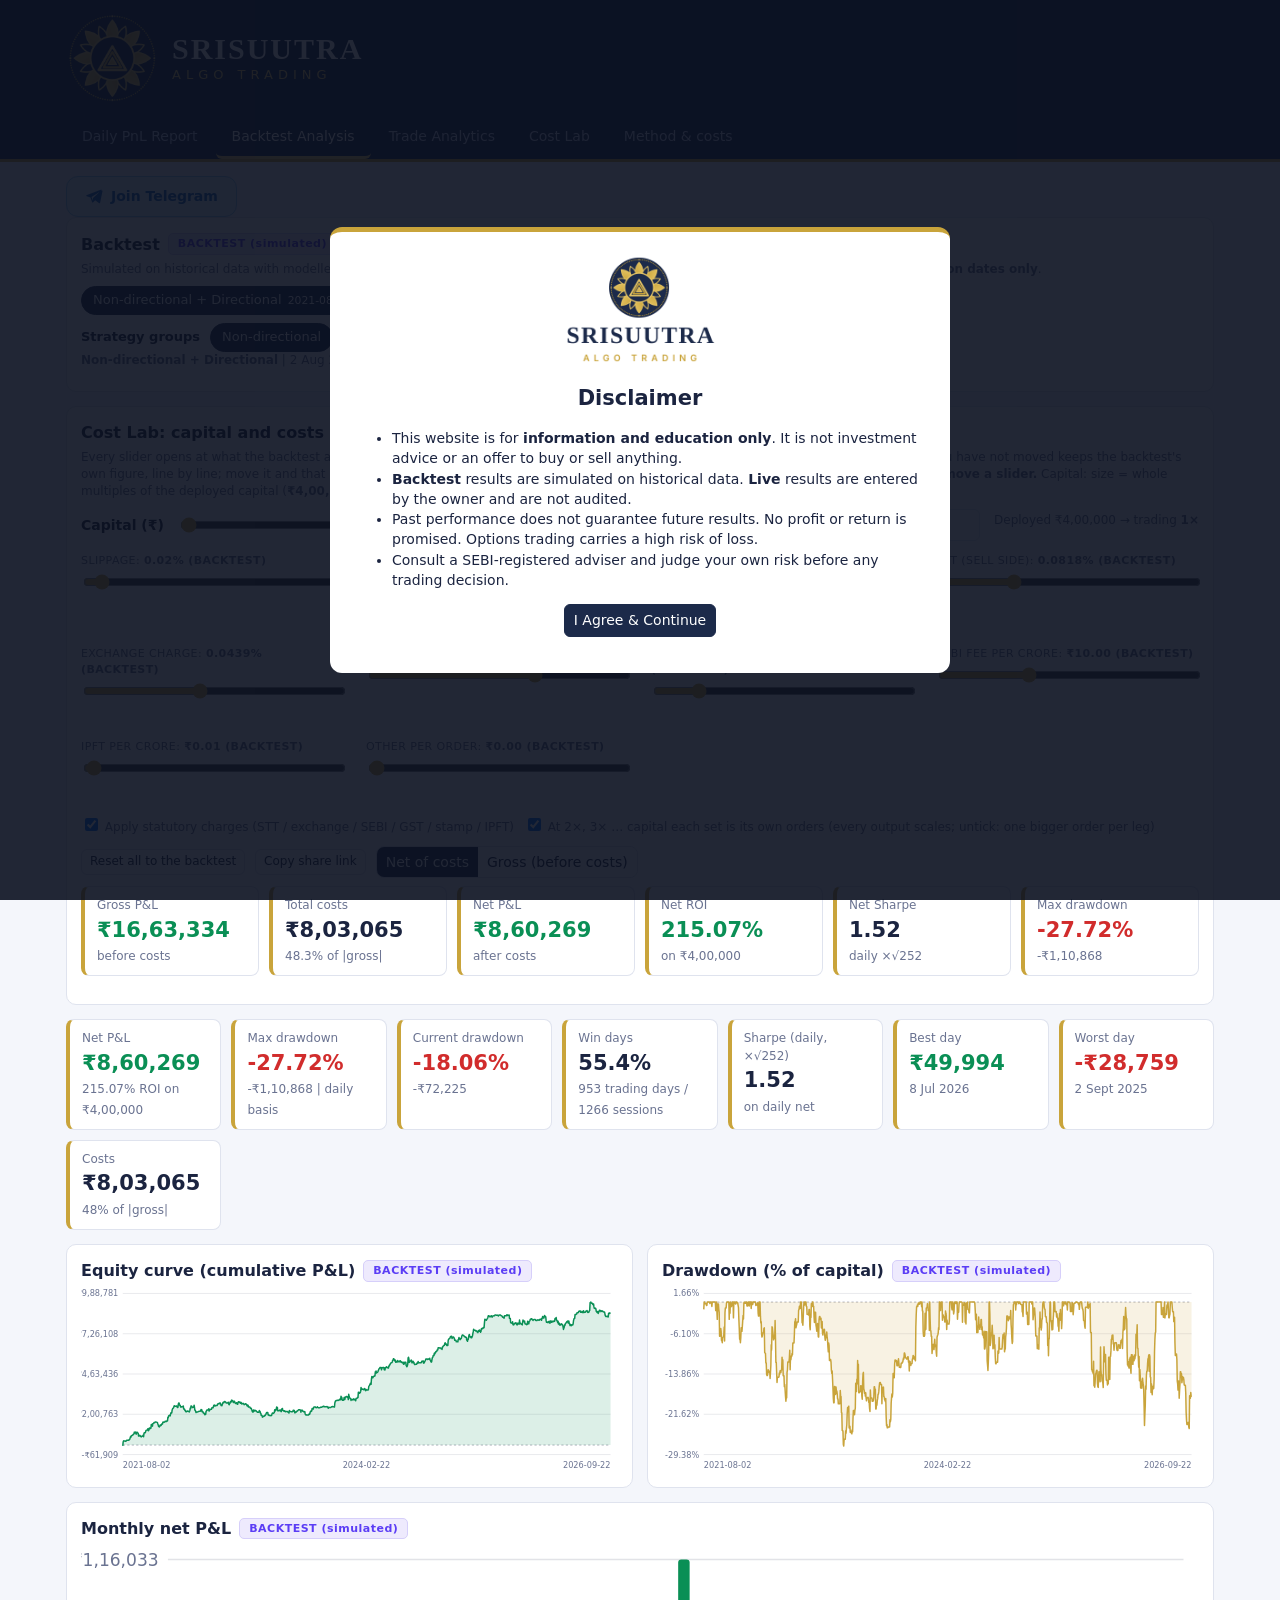
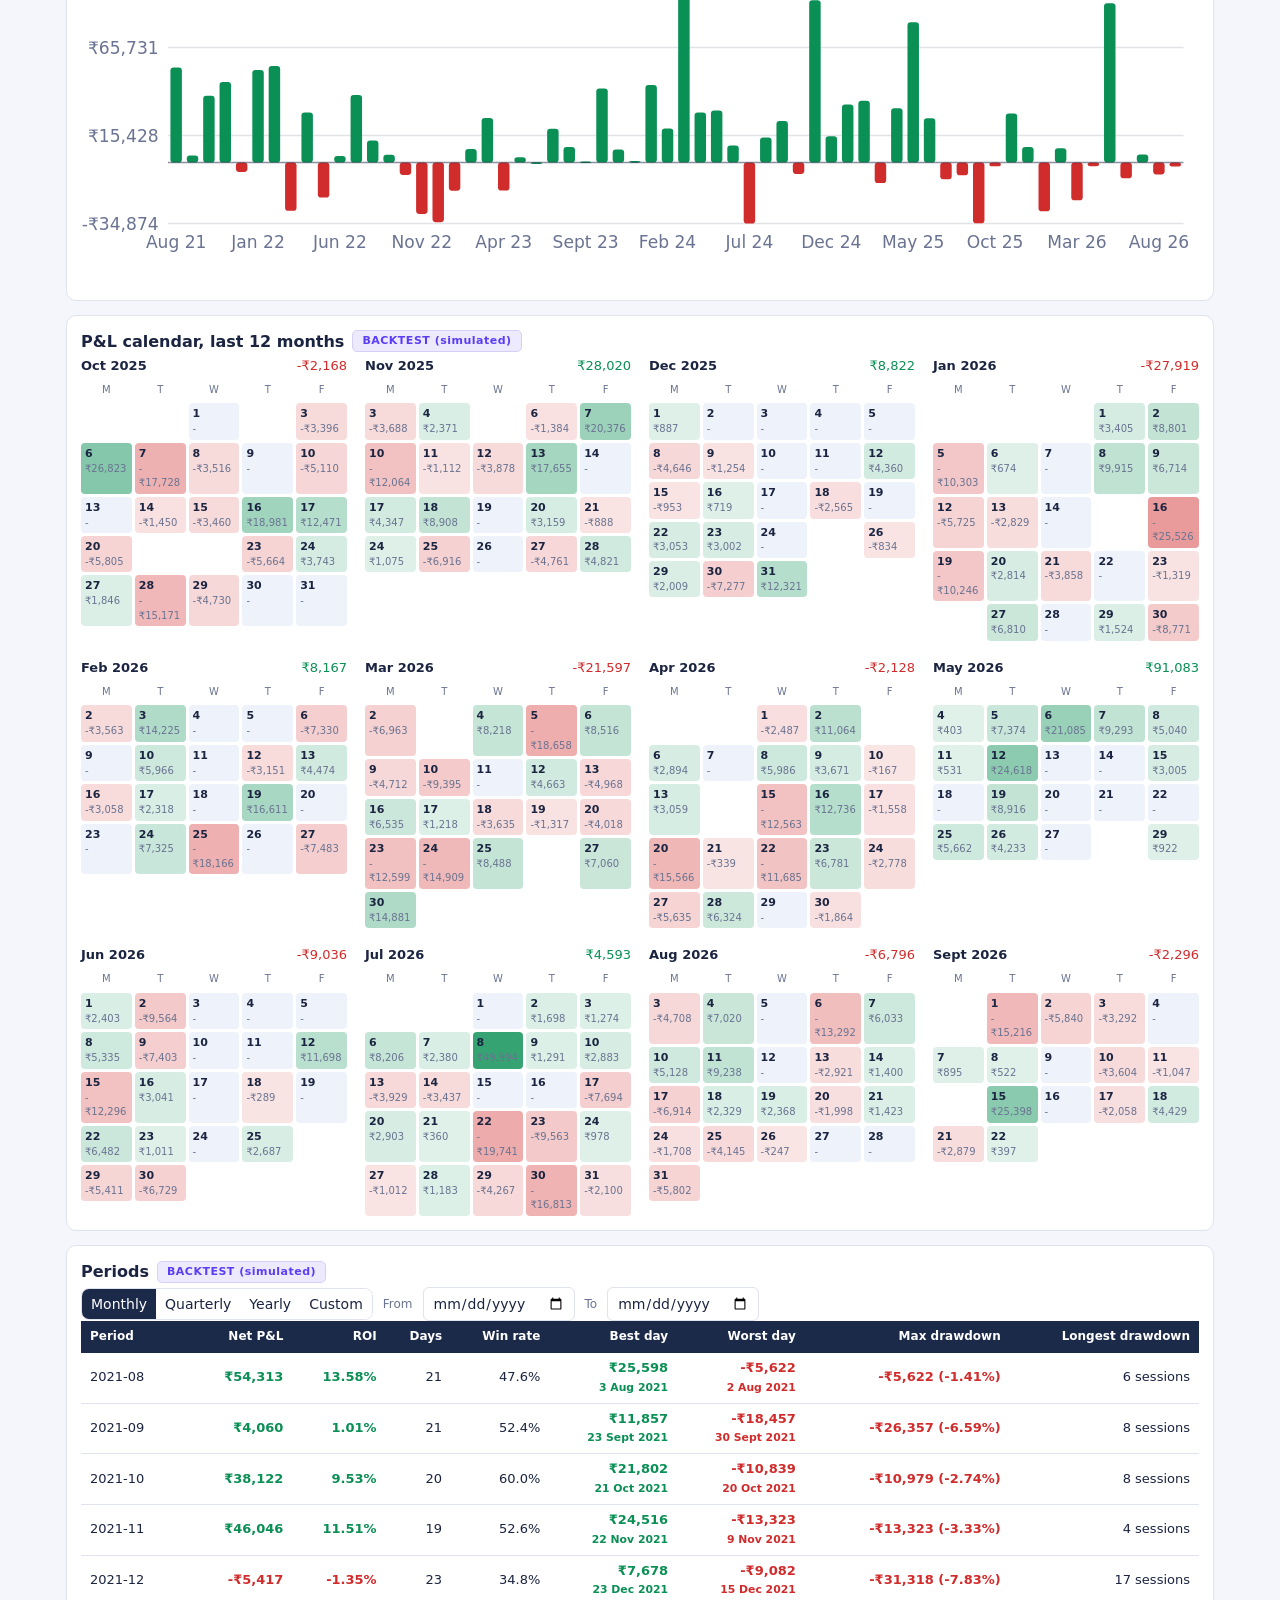
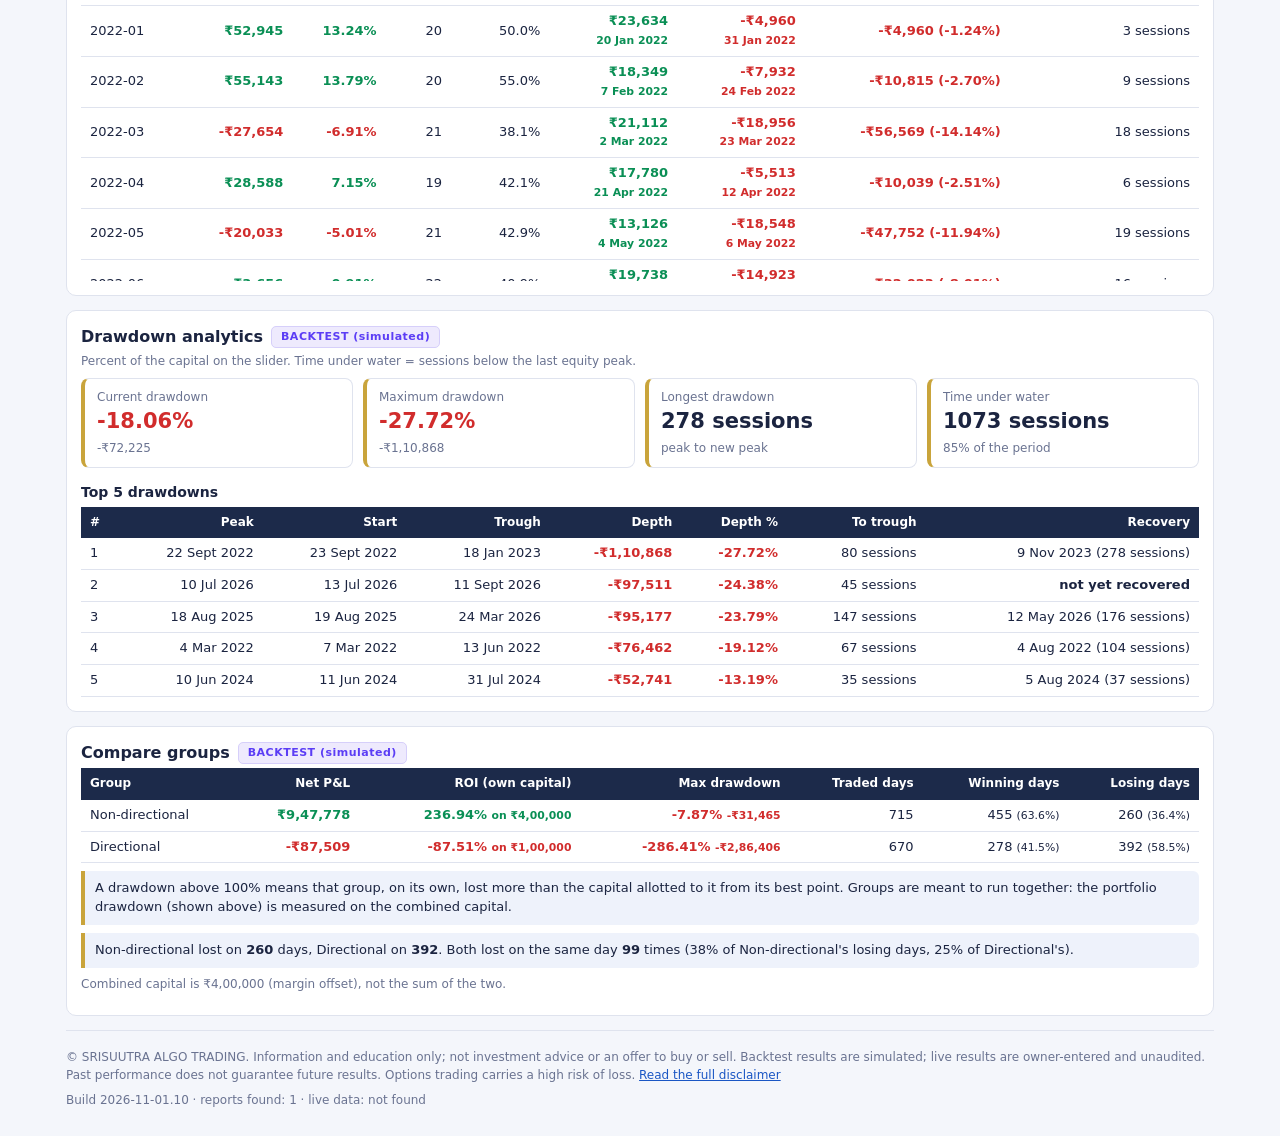
==== index.html @ d42087aa "Calendar by month grid, compare table clarity, Telegram button, remove exit reasons and loaded repor" ====
<!DOCTYPE html>
<html lang="en"><head><meta charset="utf-8">
<meta name="viewport" content="width=device-width, initial-scale=1">
<title>SRISUUTRA ALGO TRADING</title>
<meta name="description" content="SRISUUTRA ALGO TRADING: backtest reports and live daily results. Information only. Not investment advice.">
<link rel="icon" href="assets/favicon.png">
<link rel="stylesheet" href="css/site.css?v=10">
</head><body>
<header class="top"><div class="wrap">
 <div class="brand"><img src="assets/emblem.png" alt="SRISUUTRA emblem"><div><h1>SRISUUTRA</h1><small>ALGO TRADING</small></div></div>
 <nav class="tabs" id="tabs">
  <button data-t="live" class="on">Daily PnL Report</button><button data-t="strategy">Backtest Analysis</button><button data-t="trade">Trade Analytics</button><button data-t="cost">Cost Lab</button><button data-t="share">Share Codes</button><button data-t="about">Method &amp; costs</button>
 </nav>
</div></header>

<div id="gate" role="dialog" aria-modal="true" aria-labelledby="gt"><div class="box">
 <img src="assets/logo.png" alt="SRISUUTRA ALGO TRADING">
 <h2 id="gt" style="margin:0 0 8px;text-align:center">Disclaimer</h2>
 <ul>
  <li>This website is for <b>information and education only</b>. It is not investment advice or an offer to buy or sell anything.</li>
  <li><b>Backtest</b> results are simulated on historical data. <b>Live</b> results are entered by the owner and are not audited.</li>
  <li>Past performance does not guarantee future results. No profit or return is promised. Options trading carries a high risk of loss.</li>
  <li>Consult a SEBI-registered adviser and judge your own risk before any trading decision.</li>
 </ul>
 <p class="row" style="justify-content:center"><button class="pri" id="agree">I Agree &amp; Continue</button></p>
</div></div>

<div class="wrap tgrow"><a id="tg" class="tgbtn" href="#" target="_blank" rel="noopener noreferrer" hidden><svg viewBox="0 0 24 24"><path d="M21.9 3.4 2.7 10.8c-1.3.5-1.3 1.3-.2 1.6l4.9 1.5 1.9 5.8c.2.6.1.9.8.9.5 0 .8-.2 1.1-.5l2.4-2.3 4.9 3.6c.9.5 1.5.2 1.7-.8l3-14.5c.3-1.2-.4-1.8-1.3-1.2zM8.6 13.2l9.6-6c.5-.3.9-.1.5.2l-8 7.2-.3 3.3z"/></svg>Join Telegram</a></div>
<main class="wrap">
 <section id="p_live"></section>
 <section id="p_bt" hidden></section>
 <section id="p_share" hidden></section>
 <section id="p_about" hidden></section>
</main>
<div class="wrap"><footer id="foot"></footer></div>

<script src="js/engine.js?v=10"></script>
<script src="js/charts.js?v=10"></script>
<script src="js/live.js?v=10"></script>
<script src="js/app.js?v=10"></script>
</body></html>
---- css/site.css ----
:root{--navy:#1c2a4a;--gold:#c9a43b;--gold2:#e8c766;--bg:#f4f6fb;--card:#fff;--ink:#1b2440;--mut:#6a7391;--line:#dfe3ee;--pos:#0a8f55;--neg:#d12c2c;--posbg:#e8f6ef;--negbg:#fdecec;--inp:#eef2fb}
@media(prefers-color-scheme:dark){:root{--bg:#10162a;--card:#19213a;--ink:#e8ebf5;--mut:#9aa3c0;--line:#2c3656;--pos:#4fd69c;--neg:#ff8a8a;--posbg:#16382c;--negbg:#3b1d24;--inp:#232d4d}}
*{box-sizing:border-box}
html{scroll-behavior:smooth}
body{margin:0;background:var(--bg);color:var(--ink);font:14px/1.45 "Segoe UI",system-ui,-apple-system,sans-serif}
a{color:#1a56c4}
header.top{background:var(--navy);color:#fff;border-bottom:3px solid var(--gold)}
.wrap{max-width:1180px;margin:0 auto;padding:0 16px}
.brand{display:flex;align-items:center;gap:14px;padding:10px 0}
.brand img{width:54px;height:54px}
.brand h1{margin:0;font:700 22px Georgia,serif;letter-spacing:1px}
.brand small{display:block;color:var(--gold2);letter-spacing:4px;font-size:11px}
nav.tabs{display:flex;gap:2px;flex-wrap:wrap}
nav.tabs button{background:none;border:none;color:#c7cfe8;padding:10px 16px;font:600 14px inherit;cursor:pointer;border-bottom:3px solid transparent}
nav.tabs button.on{color:#fff;border-bottom-color:var(--gold2)}
main{padding:16px 0 60px}
.card{background:var(--card);border:1px solid var(--line);border-radius:10px;padding:14px;margin-bottom:14px}
.card h2{font-size:16px;margin:0 0 4px;display:flex;align-items:center;gap:8px;flex-wrap:wrap}
.card h3{font-size:14px;margin:12px 0 4px}
.sub{color:var(--mut);font-size:12px;margin:0 0 8px}
.badge{display:inline-block;font-size:11px;font-weight:700;padding:2px 9px;border-radius:5px;letter-spacing:.5px}
.badge.bt{background:#eeeafd;color:#5b3df5;border:1px solid #d6cffa}
.badge.lv{background:#e8f6ef;color:#0a8f55;border:1px solid #a9dcc2}
.badge.mix{background:#f1f3f8;color:#6a7391;border:1px solid #e3e6ef}
.row{display:flex;flex-wrap:wrap;gap:10px;align-items:center}
.grid2{display:grid;grid-template-columns:1fr 1fr;gap:14px}
.grid3{display:grid;grid-template-columns:repeat(3,1fr);gap:14px}
@media(max-width:820px){.grid2,.grid3{grid-template-columns:1fr}}
.kpis{display:grid;grid-template-columns:repeat(auto-fit,minmax(150px,1fr));gap:10px;margin-bottom:14px}
.kpi{background:var(--card);border:1px solid var(--line);border-left:4px solid var(--gold);border-radius:8px;padding:10px 12px}
.kpi span{display:block;color:var(--mut);font-size:12px}
.kpi strong{display:block;font-size:21px}
.kpi em{font-style:normal;font-size:12px;color:var(--mut)}
.pos{color:var(--pos)}.neg{color:var(--neg)}
td.pos,td.neg{font-weight:600}
button,select,input{font:inherit;color:var(--ink);background:var(--card);border:1px solid var(--line);border-radius:6px;padding:5px 9px}
button{cursor:pointer}
button.pri{background:var(--navy);color:#fff;border-color:var(--navy)}
button.gold{background:var(--gold);border-color:var(--gold);color:var(--navy);font-weight:700}
button.sm{font-size:12px;padding:3px 8px}
label{font-size:12px;color:var(--mut)}
input[type=range]{width:100%;padding:0;accent-color:var(--gold)}
table.t{border-collapse:collapse;width:100%;font-size:13px}
table.t th{background:var(--navy);color:#fff;padding:7px 9px;text-align:right;font-size:12px;position:sticky;top:0}
table.t th:first-child,table.t td:first-child{text-align:left}
table.t td{padding:6px 9px;text-align:right;border-bottom:1px solid var(--line);white-space:nowrap}
table.t tr.hl td{background:var(--posbg)}
table.t td.ct,table.t th.ct{background:var(--navy);color:var(--gold2)}
table.t th.ct{background:var(--gold);color:var(--navy)}
table.t td.ct.pos{color:#5fe0a0}table.t td.ct.neg{color:#ff8a8a}
.scroll{overflow-x:auto}
.seg{display:inline-flex;border:1px solid var(--line);border-radius:8px;overflow:hidden}
.seg button{border:none;border-radius:0;background:var(--card)}
.seg button.on{background:var(--navy);color:#fff}
.chip{display:inline-flex;align-items:center;gap:6px;border:1px solid var(--line);border-radius:20px;padding:4px 11px;background:var(--card);cursor:pointer;font-size:13px}
.chip.on{background:var(--navy);color:#fff;border-color:var(--navy)}
.chip.off{opacity:.45;cursor:not-allowed}
.note{border-left:4px solid var(--gold);background:var(--inp);padding:8px 10px;margin:8px 0;font-size:13px;border-radius:0 6px 6px 0}
.warn{border-left-color:var(--neg)}
svg text{fill:var(--mut);font-size:11px}
.chart{width:100%;overflow:hidden;position:relative}
.chart svg{width:100%;height:auto;display:block}
.tip{position:absolute;pointer-events:none;background:var(--navy);color:#fff;font-size:12px;padding:4px 8px;border-radius:5px;white-space:nowrap;display:none;z-index:5}
.cal{display:grid;grid-template-columns:repeat(5,1fr);gap:3px;font-size:11px}
.cal div{border-radius:4px;padding:3px 4px;min-height:34px;color:var(--ink)}
.cal .h{background:none;color:var(--mut);min-height:0;text-align:center}
.cal small{display:block;font-size:10px;color:var(--mut)}
.cslide{display:grid;grid-template-columns:150px 1fr 110px 64px;gap:8px;align-items:center;margin:5px 0;font-size:13px}
.cslide output{font-variant-numeric:tabular-nums;text-align:right}
.cslide .act{font-size:11px;color:var(--mut)}
@media(max-width:620px){.cslide{grid-template-columns:1fr 1fr}.cslide input[type=range]{grid-column:1/3}}
#gate{position:fixed;inset:0;background:#0a1020e6;z-index:50;display:none;align-items:center;justify-content:center;padding:16px}
#gate .box{background:var(--card);max-width:620px;border-radius:12px;padding:22px;border-top:5px solid var(--gold);max-height:90vh;overflow:auto}
#gate img{width:200px;display:block;margin:0 auto 10px}
.prog{height:10px;background:var(--line);border-radius:6px;overflow:hidden}
.prog i{display:block;height:100%;background:var(--gold)}
footer{color:var(--mut);font-size:12px;padding:18px 0;border-top:1px solid var(--line)}
.fp{font-family:ui-monospace,Consolas,monospace;font-size:11px;word-break:break-all}
@media print{header.top nav,.noprint{display:none!important}}
.mvw{align-items:start}
.mvtb td:nth-child(2),.mvtb th:nth-child(2){text-align:center}
table.t tr.tt td{background:var(--inp);font-weight:700}
.bx{display:inline-block;font-size:11px;font-weight:700;padding:2px 10px;border-radius:6px;background:#eeeafd;color:#5b3df5;border:1px solid #d6cffa}
.bx.mcx{background:#fff4e0;color:#d97706;border-color:#f6d9a3}.bx.o{background:#f1f3f8;color:#6a7391;border-color:#e3e6ef}
.mvl{max-height:430px;overflow:auto;padding-right:4px}
.mve{display:flex;justify-content:space-between;align-items:center;border:1px solid var(--line);border-radius:10px;padding:10px 14px;margin-bottom:8px;cursor:pointer;background:var(--card)}
.mve:hover{border-color:var(--gold)}.mve.on{background:var(--inp);border-color:var(--gold)}
.mve small{display:block;color:var(--mut);font-size:11px}.mve div:last-child{text-align:right}.mve strong,.mve em{display:block}.mve em{font-style:normal;font-size:11px}
a.linkbtn{display:inline-block;background:var(--navy);color:#fff;text-decoration:none;padding:9px 18px;border-radius:8px;font-weight:600;border-bottom:3px solid var(--gold)}
.vh{display:none!important}
nav.tabs{overflow-x:auto;flex-wrap:nowrap;scrollbar-width:thin;align-items:center}
nav.tabs button{white-space:nowrap}
a.tg{margin-left:auto;white-space:nowrap;background:var(--gold);color:var(--navy);font-weight:700;text-decoration:none;padding:6px 14px;border-radius:20px;font-size:13px}
a.tg[hidden]{display:none}
button.sm.on{background:var(--navy);color:#fff}
.labcap{display:flex;flex-wrap:wrap;gap:10px 14px;align-items:center;margin:6px 0 12px}
.labcap input[type=range]{flex:1;min-width:200px;width:auto}.labcap input[type=number]{width:130px}
.labgrid{display:grid;grid-template-columns:repeat(auto-fit,minmax(210px,1fr));gap:12px 22px;margin:6px 0 10px}
.lab1 label{display:block;font-size:11px;letter-spacing:.4px;color:var(--mut);margin-bottom:2px}
.lab1 output{color:var(--ink);font-weight:700}
.lab1 button{font-size:11px;padding:1px 7px;margin-top:2px}
.brand img{width:92px;height:92px}
.brand h1{font-size:30px;letter-spacing:2px}
.brand small{font-size:13px;letter-spacing:5px}
.brand{padding:12px 0}
@media(max-width:620px){.brand img{width:64px;height:64px}.brand h1{font-size:22px}}
.scroll{max-height:560px;overflow:auto}

.calwrap{display:grid;grid-template-columns:repeat(auto-fill,minmax(250px,1fr));gap:18px}
.calh{display:flex;justify-content:space-between;align-items:baseline;margin-bottom:4px;font-size:13px}
.cal .e{background:none;min-height:34px}
.cal{font-size:10px}.cal div b{font-size:11px}
a.tgbtn{display:inline-flex;align-items:center;gap:8px;background:#e3f2fd;border:1px solid #90caf9;color:#1565c0;text-decoration:none;font-weight:600;padding:9px 18px;border-radius:12px}
a.tgbtn[hidden]{display:none}a.tgbtn svg{width:18px;height:18px;fill:currentColor}
@media(prefers-color-scheme:dark){a.tgbtn{background:#16324d;border-color:#2a5f8f;color:#8ec9ff}}
.tgrow{padding-top:14px}
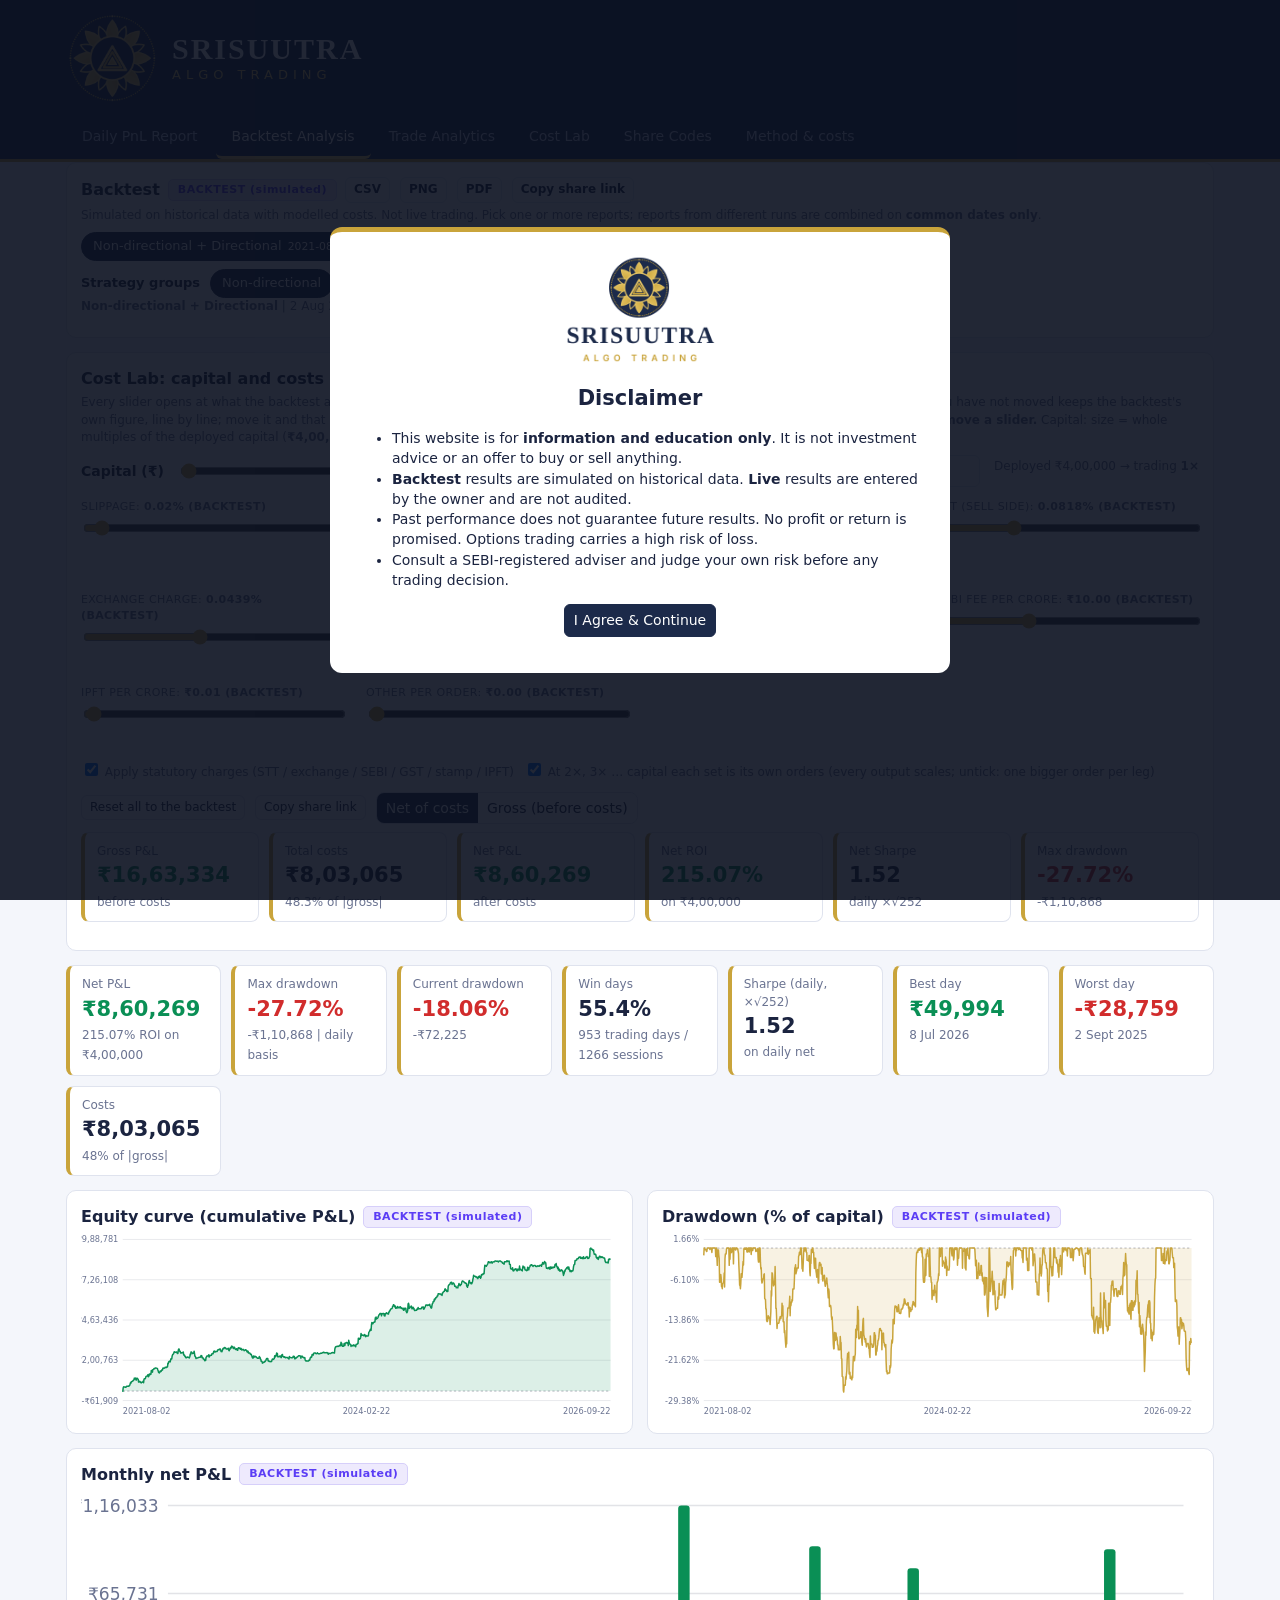
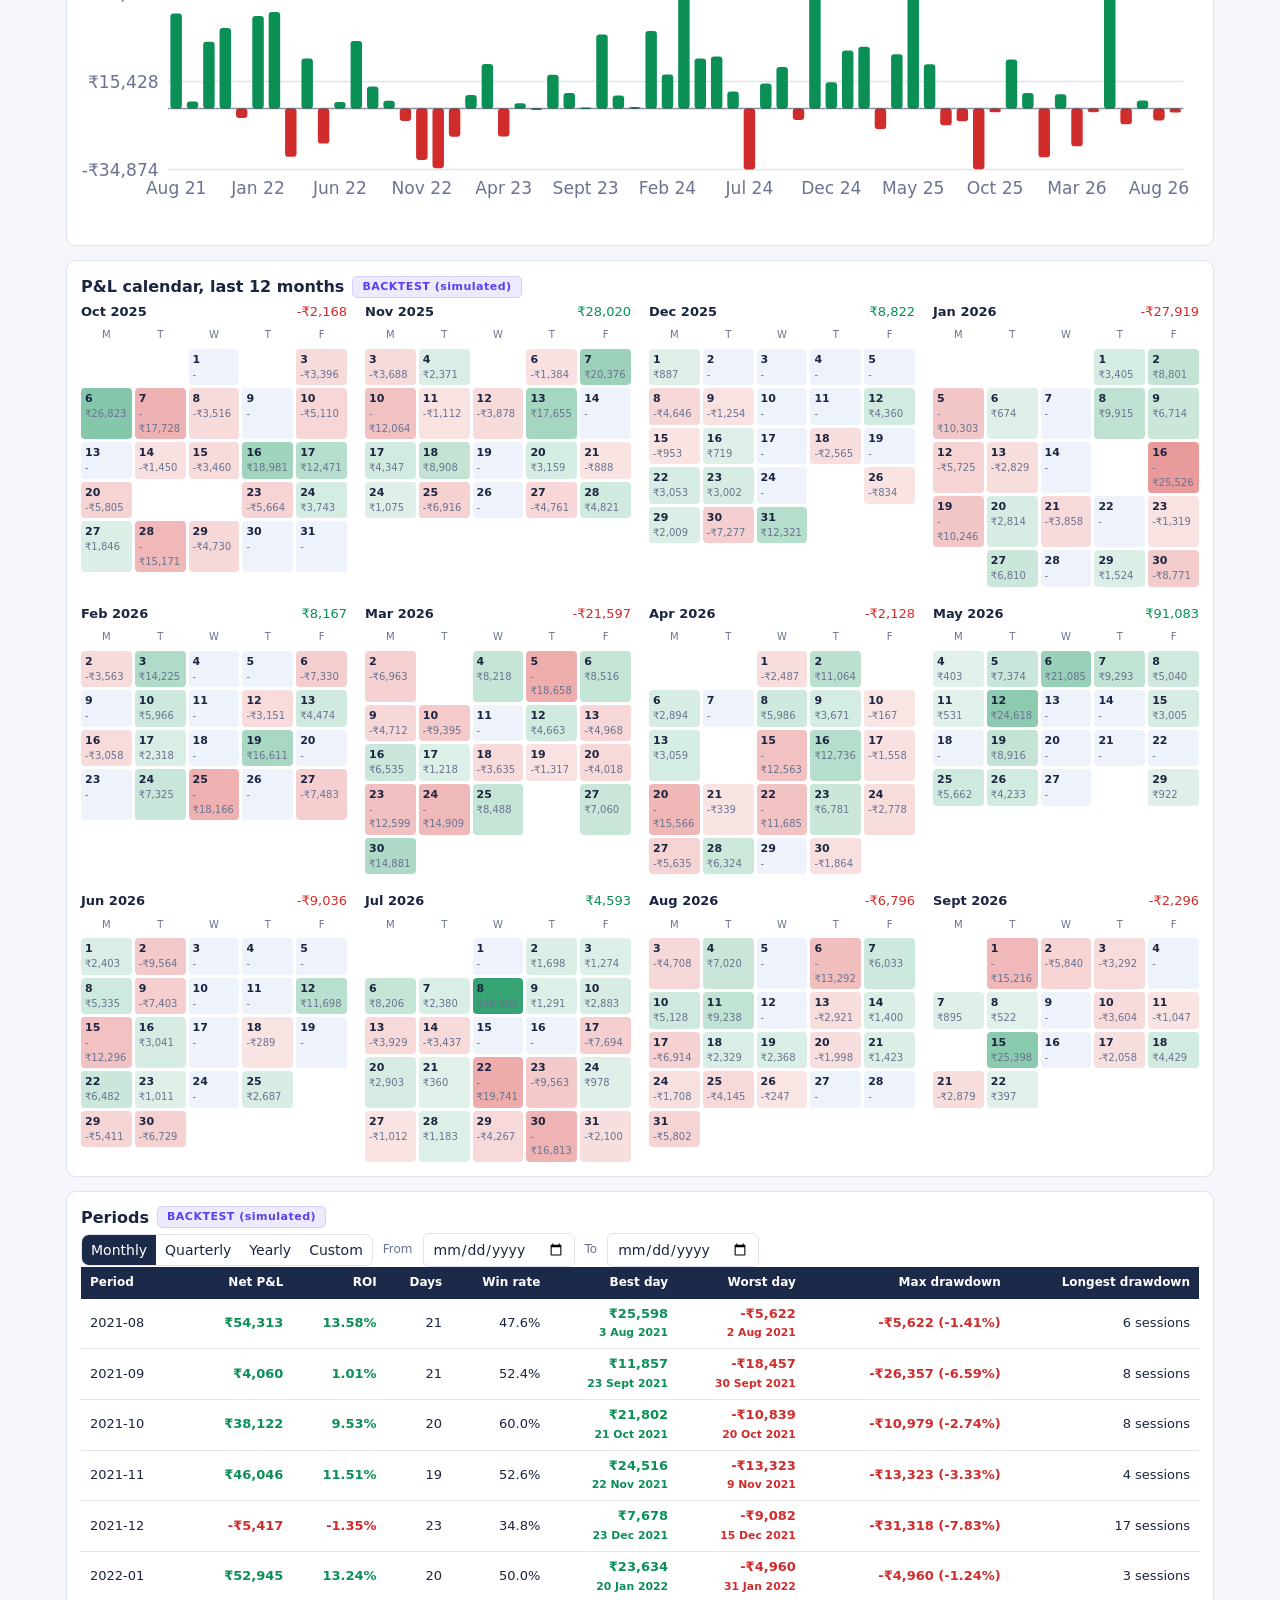
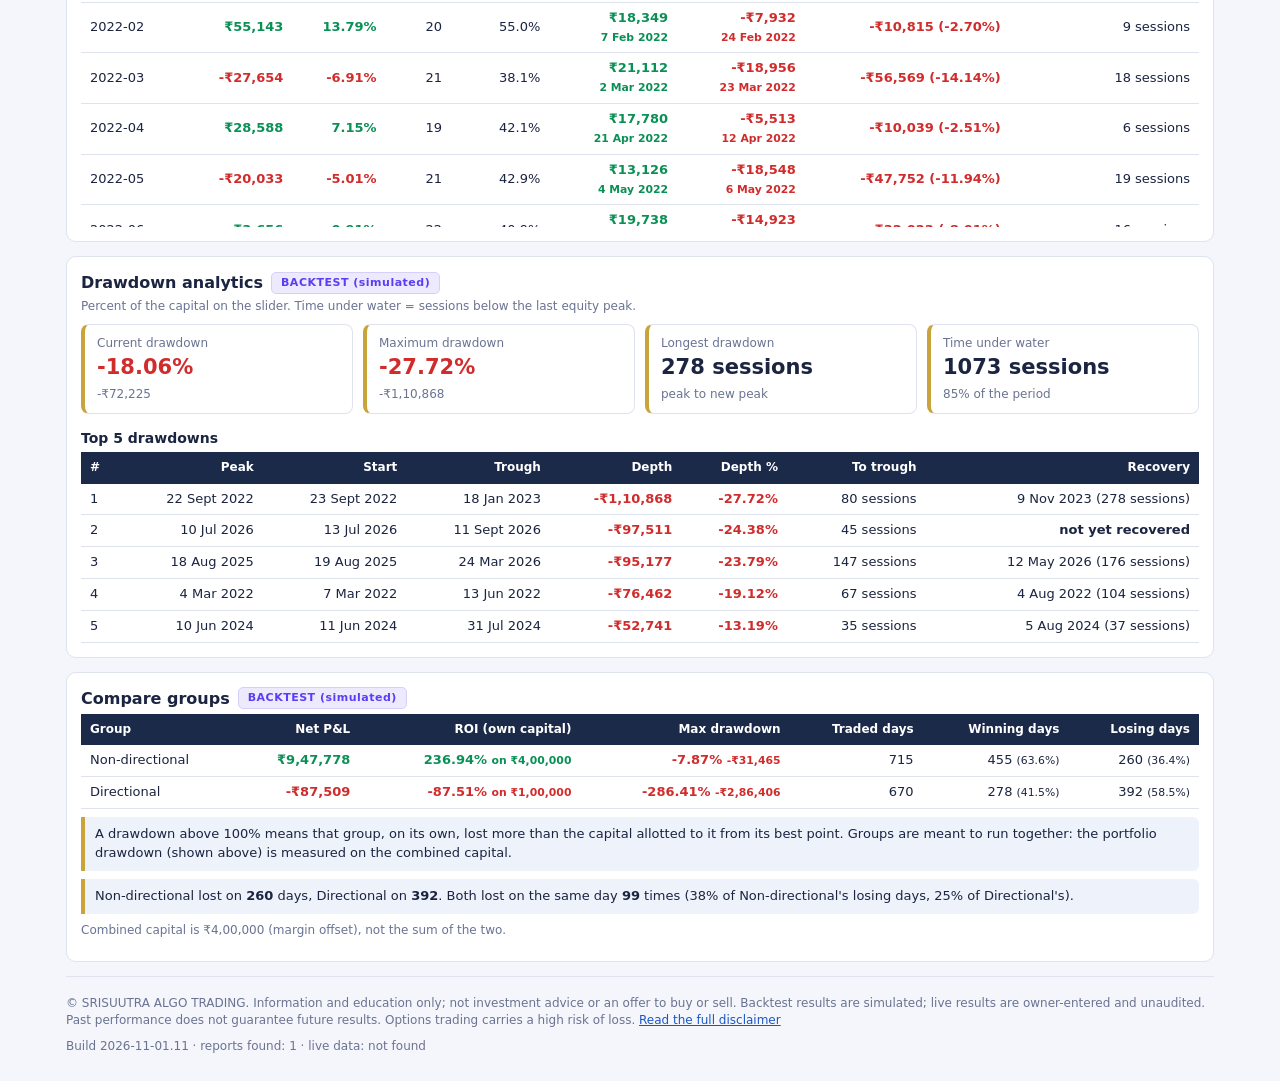
==== commit 9d05f68b: "Share Codes tab with editable share-codes.json and editor, Telegram button on that page only; build " ====
--- a/index.html
+++ b/index.html
@@ -4,7 +4,7 @@
 <title>SRISUUTRA ALGO TRADING</title>
 <meta name="description" content="SRISUUTRA ALGO TRADING: backtest reports and live daily results. Information only. Not investment advice.">
 <link rel="icon" href="assets/favicon.png">
-<link rel="stylesheet" href="css/site.css?v=10">
+<link rel="stylesheet" href="css/site.css?v=11">
 </head><body>
 <header class="top"><div class="wrap">
  <div class="brand"><img src="assets/emblem.png" alt="SRISUUTRA emblem"><div><h1>SRISUUTRA</h1><small>ALGO TRADING</small></div></div>
@@ -25,7 +25,6 @@
  <p class="row" style="justify-content:center"><button class="pri" id="agree">I Agree &amp; Continue</button></p>
 </div></div>
 
-<div class="wrap tgrow"><a id="tg" class="tgbtn" href="#" target="_blank" rel="noopener noreferrer" hidden><svg viewBox="0 0 24 24"><path d="M21.9 3.4 2.7 10.8c-1.3.5-1.3 1.3-.2 1.6l4.9 1.5 1.9 5.8c.2.6.1.9.8.9.5 0 .8-.2 1.1-.5l2.4-2.3 4.9 3.6c.9.5 1.5.2 1.7-.8l3-14.5c.3-1.2-.4-1.8-1.3-1.2zM8.6 13.2l9.6-6c.5-.3.9-.1.5.2l-8 7.2-.3 3.3z"/></svg>Join Telegram</a></div>
 <main class="wrap">
  <section id="p_live"></section>
  <section id="p_bt" hidden></section>
@@ -34,8 +33,8 @@
 </main>
 <div class="wrap"><footer id="foot"></footer></div>
 
-<script src="js/engine.js?v=10"></script>
-<script src="js/charts.js?v=10"></script>
-<script src="js/live.js?v=10"></script>
-<script src="js/app.js?v=10"></script>
+<script src="js/engine.js?v=11"></script>
+<script src="js/charts.js?v=11"></script>
+<script src="js/live.js?v=11"></script>
+<script src="js/app.js?v=11"></script>
 </body></html>
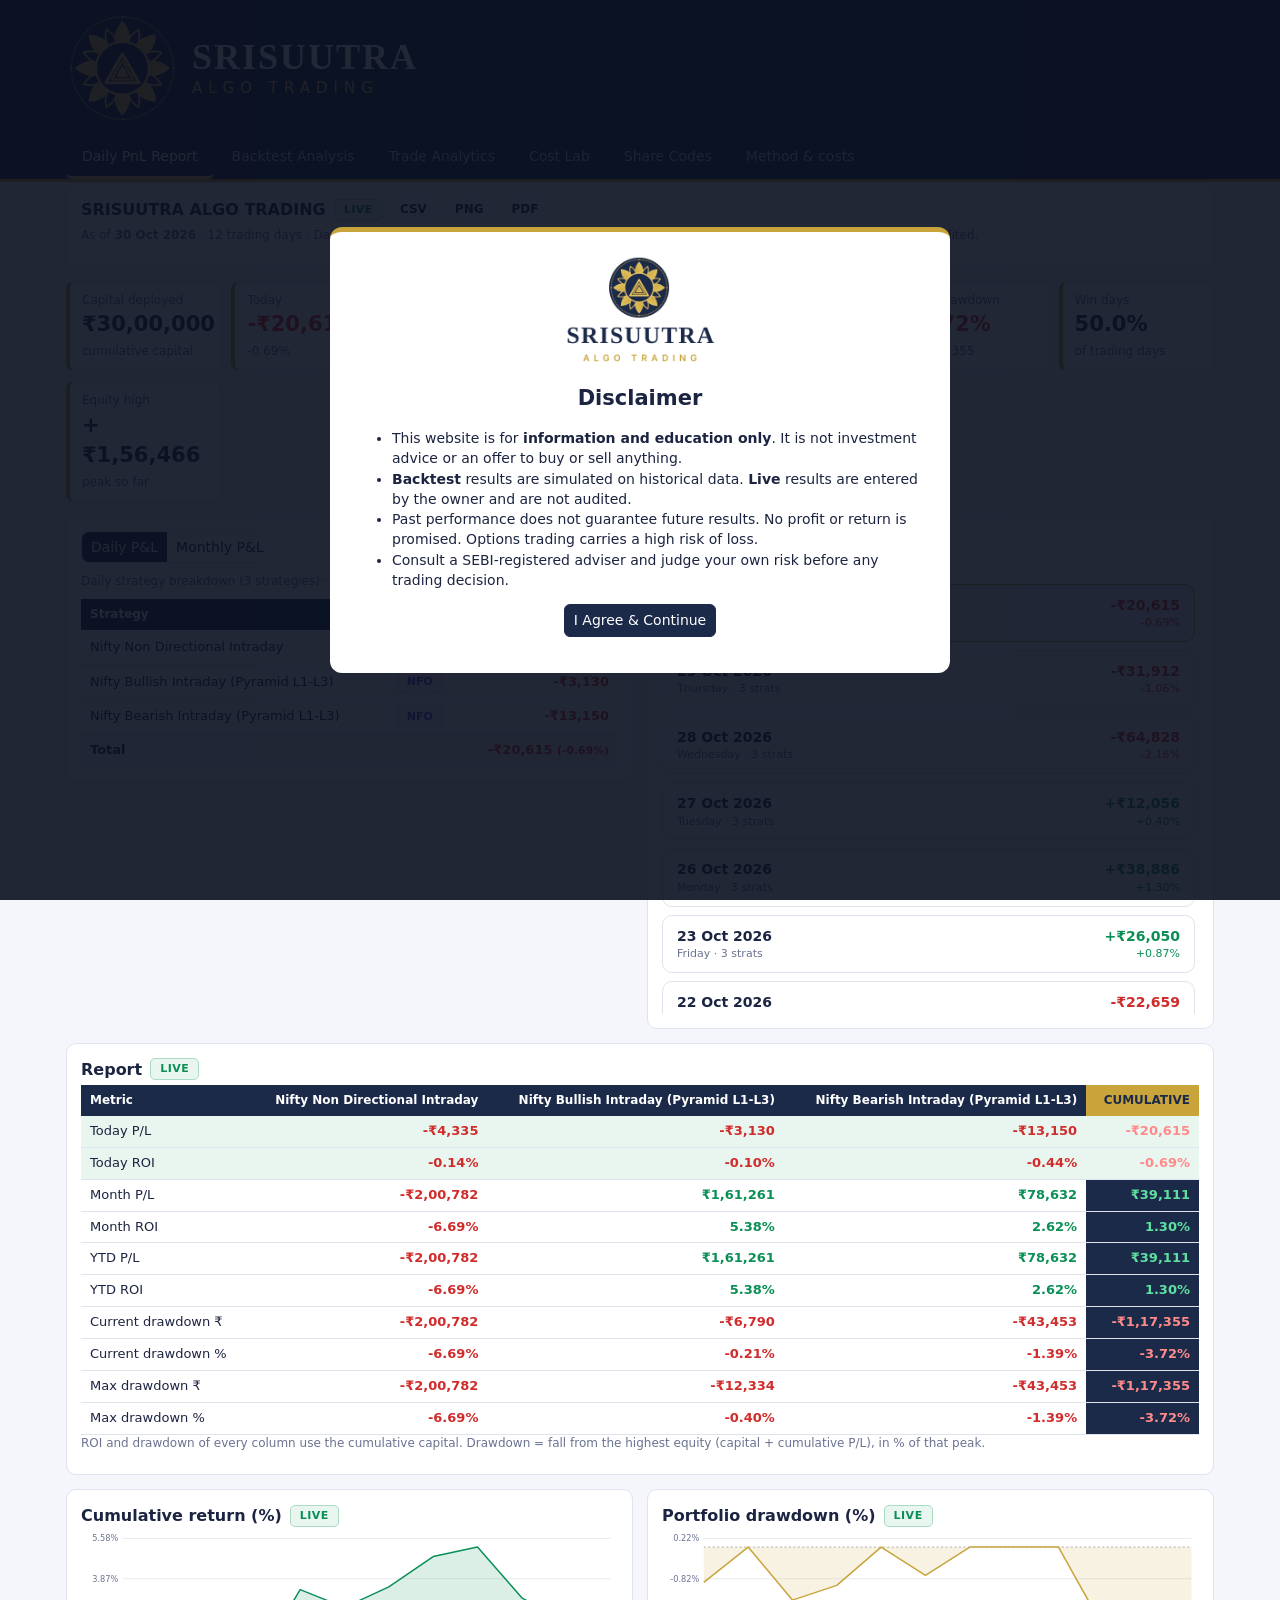
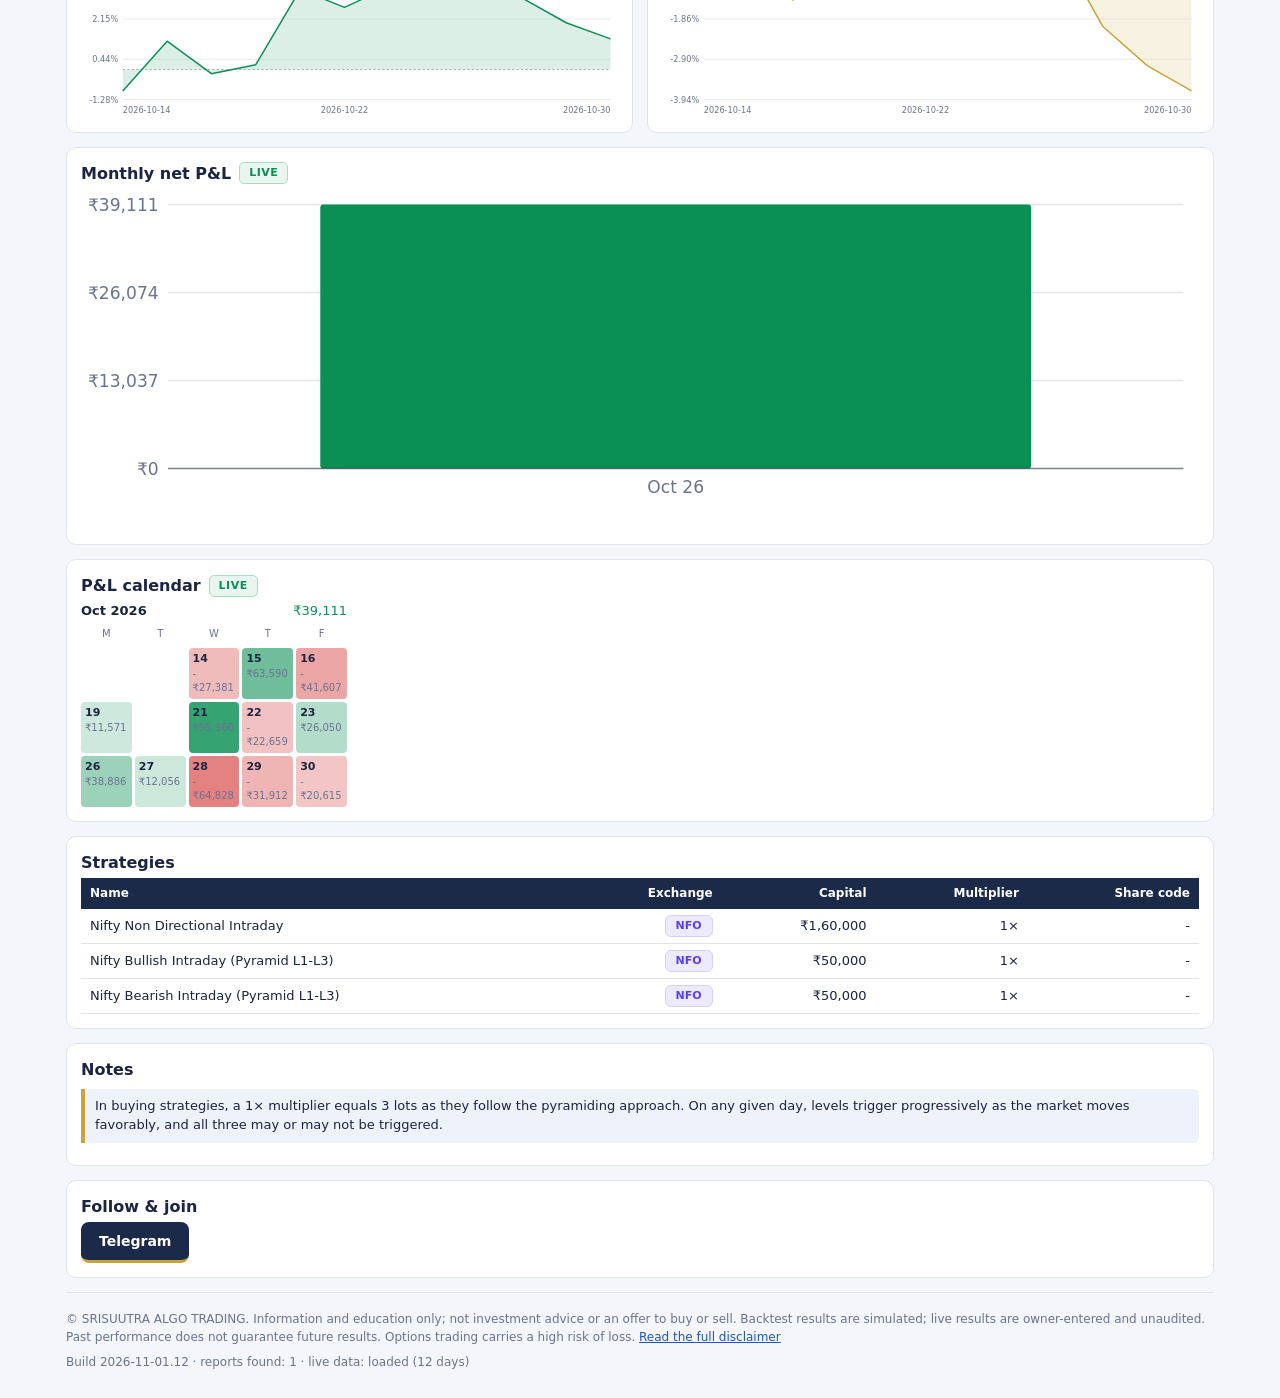
==== commit 63ae8f4d: "Bump cache tag Co-Authored-By: Claude Sonnet 5.5 <noreply@anthropic.com> Claude-Session: https://cla" ====
--- a/index.html
+++ b/index.html
@@ -4,7 +4,7 @@
 <title>SRISUUTRA ALGO TRADING</title>
 <meta name="description" content="SRISUUTRA ALGO TRADING: backtest reports and live daily results. Information only. Not investment advice.">
 <link rel="icon" href="assets/favicon.png">
-<link rel="stylesheet" href="css/site.css?v=11">
+<link rel="stylesheet" href="css/site.css?v=12">
 </head><body>
 <header class="top"><div class="wrap">
  <div class="brand"><img src="assets/emblem.png" alt="SRISUUTRA emblem"><div><h1>SRISUUTRA</h1><small>ALGO TRADING</small></div></div>
@@ -33,8 +33,8 @@
 </main>
 <div class="wrap"><footer id="foot"></footer></div>
 
-<script src="js/engine.js?v=11"></script>
-<script src="js/charts.js?v=11"></script>
-<script src="js/live.js?v=11"></script>
-<script src="js/app.js?v=11"></script>
+<script src="js/engine.js?v=12"></script>
+<script src="js/charts.js?v=12"></script>
+<script src="js/live.js?v=12"></script>
+<script src="js/app.js?v=12"></script>
 </body></html>
--- a/css/site.css
+++ b/css/site.css
@@ -99,11 +99,11 @@
 .lab1 label{display:block;font-size:11px;letter-spacing:.4px;color:var(--mut);margin-bottom:2px}
 .lab1 output{color:var(--ink);font-weight:700}
 .lab1 button{font-size:11px;padding:1px 7px;margin-top:2px}
-.brand img{width:92px;height:92px}
-.brand h1{font-size:30px;letter-spacing:2px}
-.brand small{font-size:13px;letter-spacing:5px}
+.brand img{width:112px;height:112px}
+.brand h1{font-size:36px;letter-spacing:2px}
+.brand small{font-size:15px;letter-spacing:6px}
 .brand{padding:12px 0}
-@media(max-width:620px){.brand img{width:64px;height:64px}.brand h1{font-size:22px}}
+@media(max-width:620px){.brand img{width:72px;height:72px}.brand h1{font-size:24px}.brand small{font-size:11px;letter-spacing:4px}}
 .scroll{max-height:560px;overflow:auto}
 
 .calwrap{display:grid;grid-template-columns:repeat(auto-fill,minmax(250px,1fr));gap:18px}
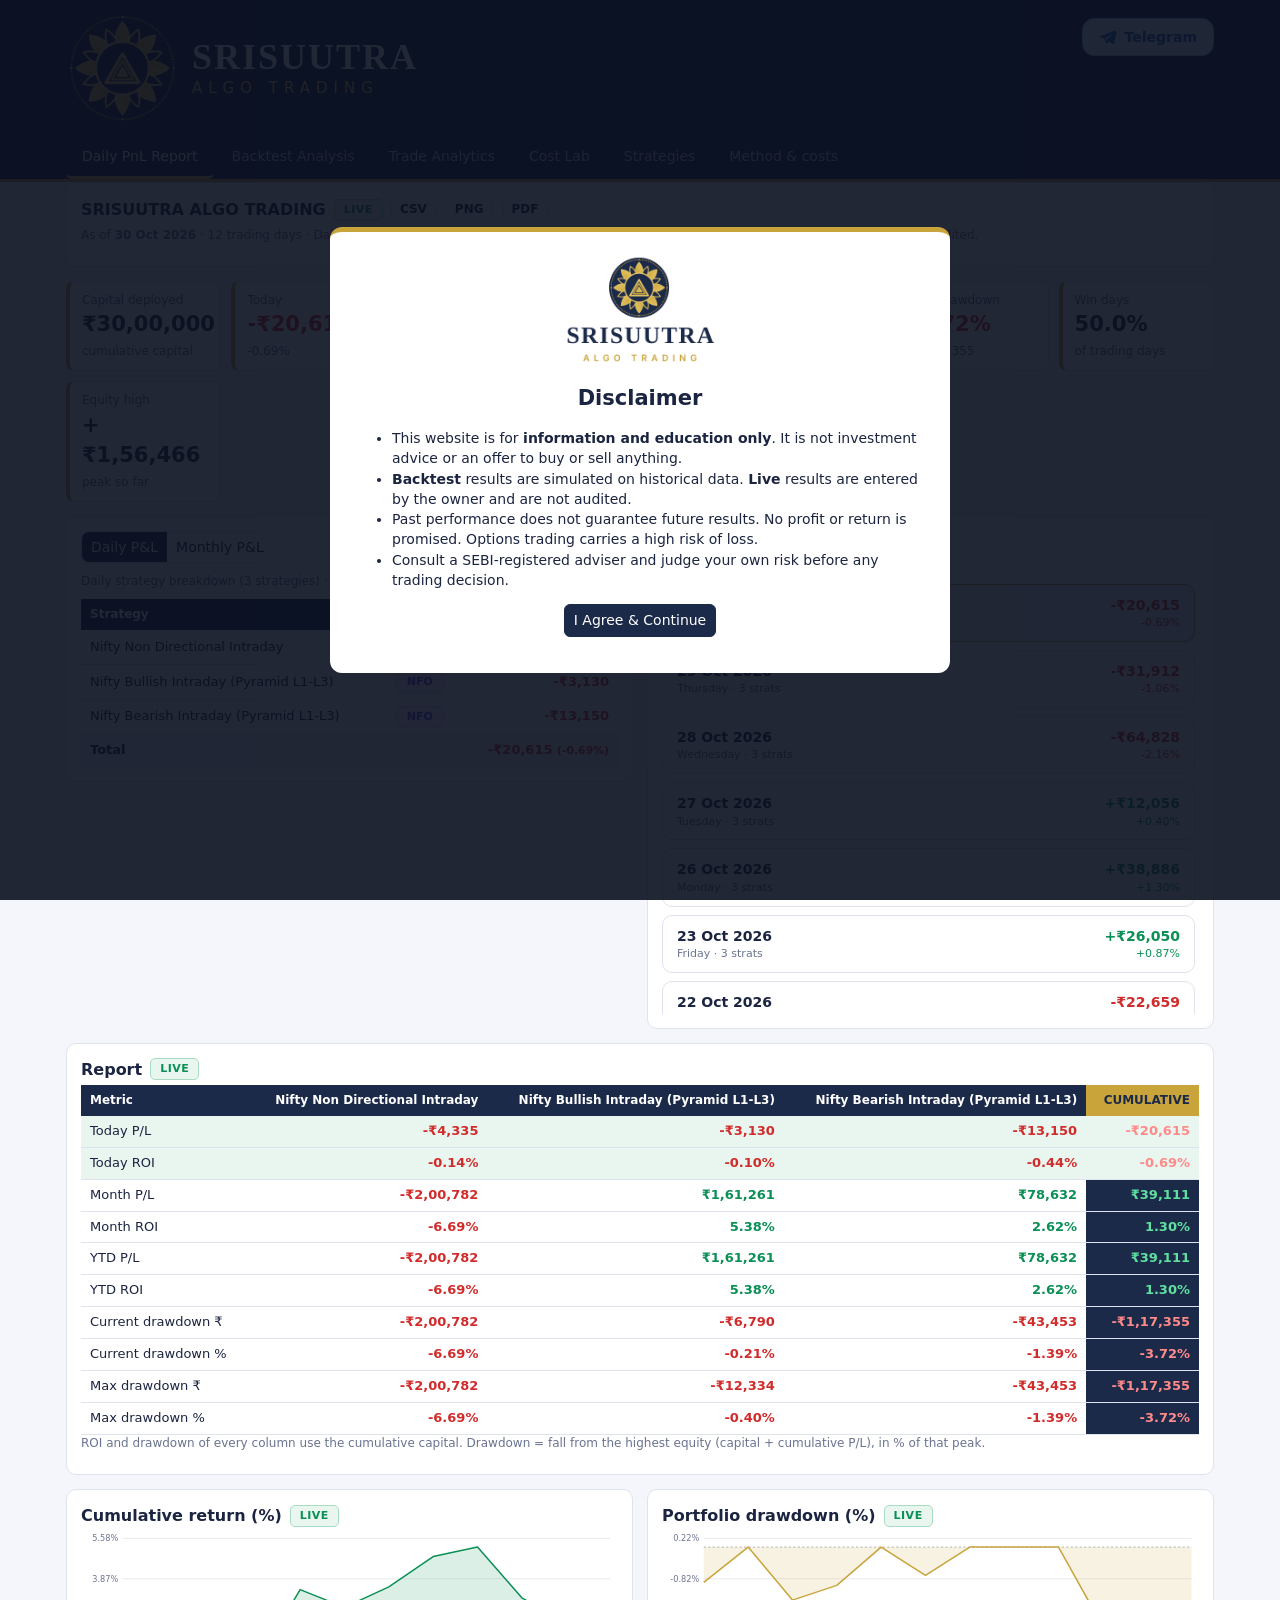
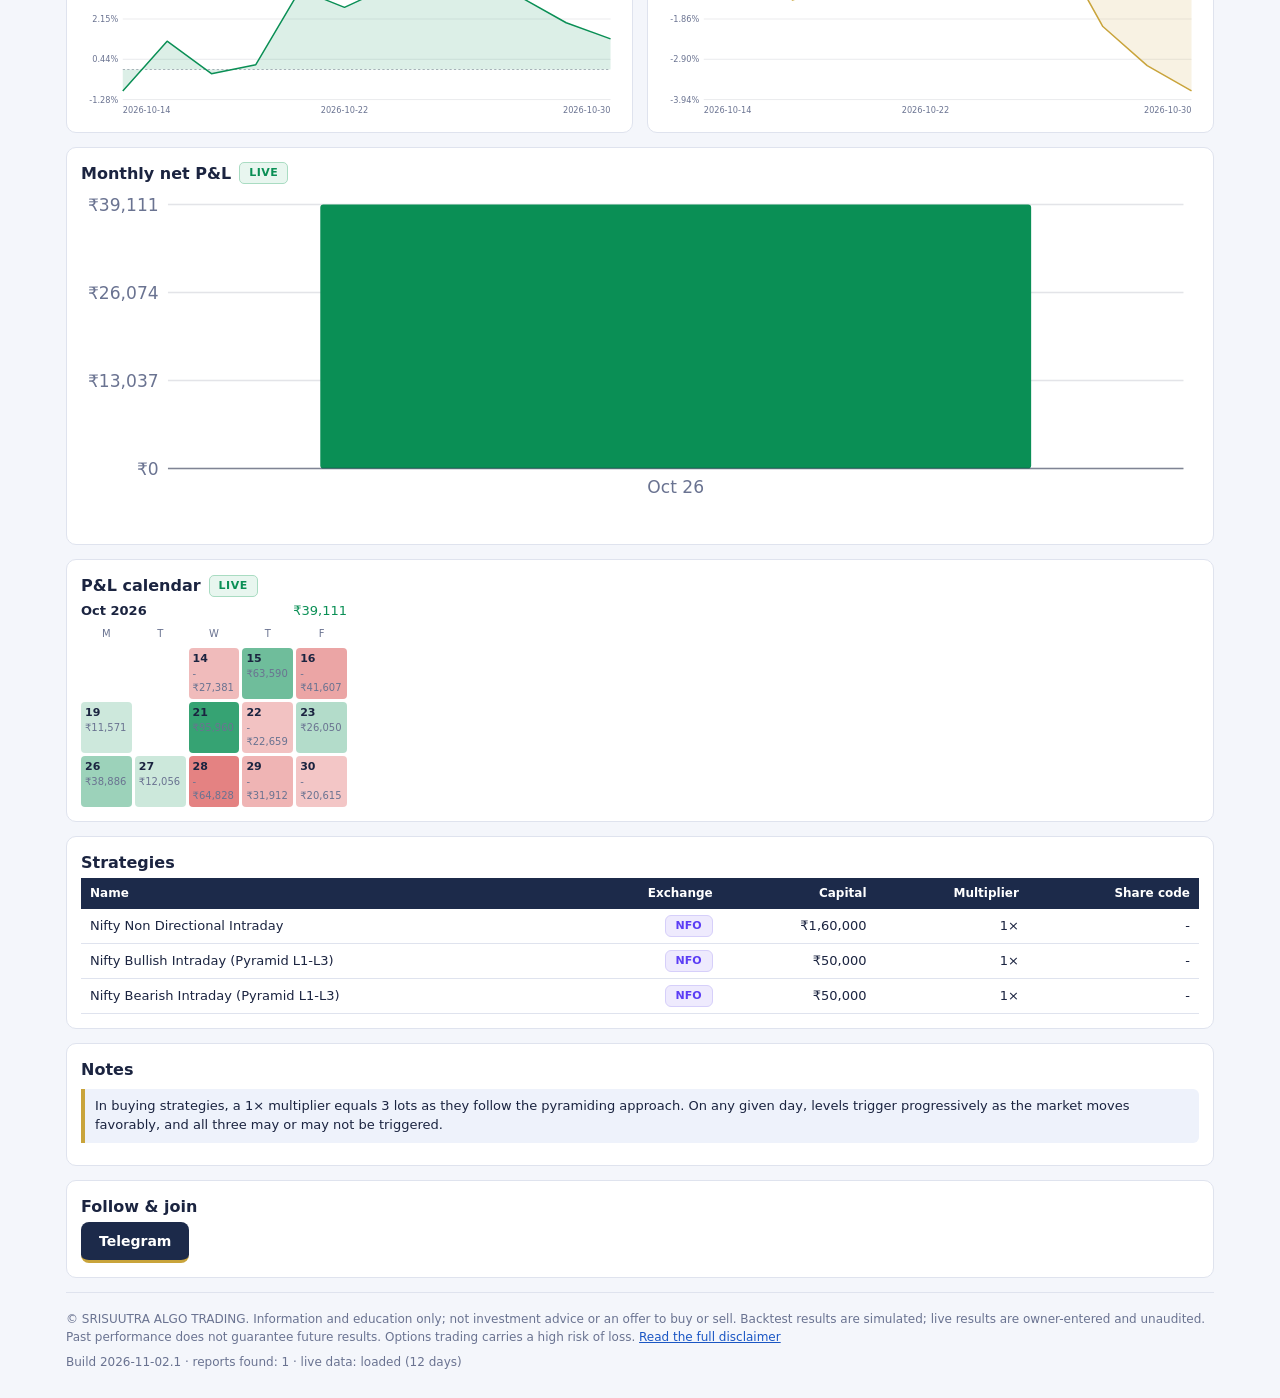
==== commit c7acebae: "Parallel backtest data (two strategies), Strategies tab with link+code, top-right Telegram, bigger b" ====
--- a/index.html
+++ b/index.html
@@ -4,12 +4,12 @@
 <title>SRISUUTRA ALGO TRADING</title>
 <meta name="description" content="SRISUUTRA ALGO TRADING: backtest reports and live daily results. Information only. Not investment advice.">
 <link rel="icon" href="assets/favicon.png">
-<link rel="stylesheet" href="css/site.css?v=12">
+<link rel="stylesheet" href="css/site.css?v=11">
 </head><body>
 <header class="top"><div class="wrap">
  <div class="brand"><img src="assets/emblem.png" alt="SRISUUTRA emblem"><div><h1>SRISUUTRA</h1><small>ALGO TRADING</small></div></div>
  <nav class="tabs" id="tabs">
-  <button data-t="live" class="on">Daily PnL Report</button><button data-t="strategy">Backtest Analysis</button><button data-t="trade">Trade Analytics</button><button data-t="cost">Cost Lab</button><button data-t="share">Share Codes</button><button data-t="about">Method &amp; costs</button>
+  <button data-t="live" class="on">Daily PnL Report</button><button data-t="strategy">Backtest Analysis</button><button data-t="trade">Trade Analytics</button><button data-t="cost">Cost Lab</button><button data-t="share">Strategies</button><button data-t="about">Method &amp; costs</button>
  </nav>
 </div></header>
 
@@ -33,8 +33,8 @@
 </main>
 <div class="wrap"><footer id="foot"></footer></div>
 
-<script src="js/engine.js?v=12"></script>
-<script src="js/charts.js?v=12"></script>
-<script src="js/live.js?v=12"></script>
-<script src="js/app.js?v=12"></script>
+<script src="js/engine.js?v=11"></script>
+<script src="js/charts.js?v=11"></script>
+<script src="js/live.js?v=11"></script>
+<script src="js/app.js?v=11"></script>
 </body></html>
--- a/css/site.css
+++ b/css/site.css
@@ -114,3 +114,12 @@
 a.tgbtn[hidden]{display:none}a.tgbtn svg{width:18px;height:18px;fill:currentColor}
 @media(prefers-color-scheme:dark){a.tgbtn{background:#16324d;border-color:#2a5f8f;color:#8ec9ff}}
 .tgrow{padding-top:14px}
+
+header.top .wrap{position:relative}
+#tgtop{position:absolute;top:18px;right:16px;padding:8px 16px}
+@media(max-width:620px){#tgtop{top:10px;padding:6px 12px;font-size:13px}}
+.period{background:var(--navy);color:#fff;border-radius:12px;padding:16px 20px;margin-bottom:14px;border-left:6px solid var(--gold2);text-align:center}
+.period .pl{color:var(--gold2);letter-spacing:4px;font-size:13px;font-weight:700;text-transform:uppercase}
+.period .pv{font:700 34px Georgia,serif;margin:4px 0}.period .pv span{font:400 20px inherit;color:#c7cfe8;margin:0 6px}
+.period .ps{color:#c7cfe8;font-size:16px}
+@media(max-width:620px){.period .pv{font-size:22px}.period .pv span{font-size:15px}.period .ps{font-size:13px}}
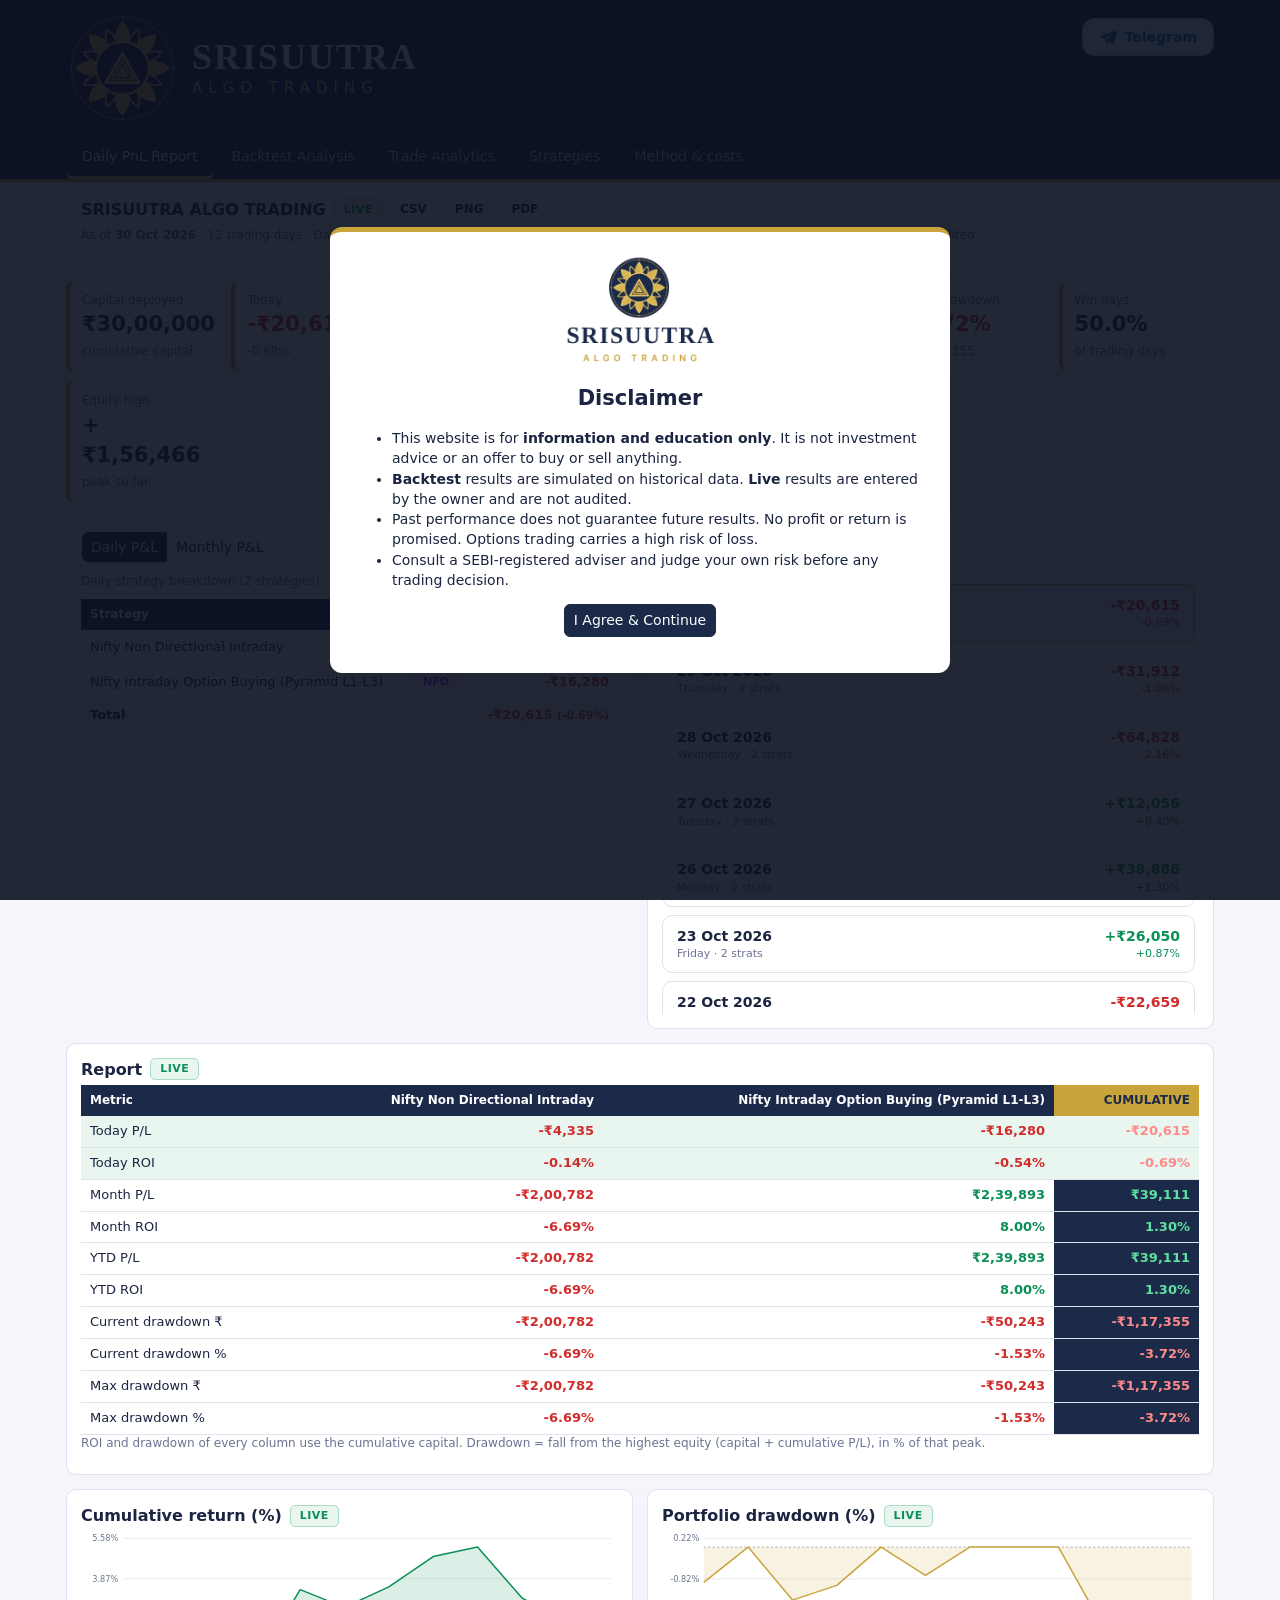
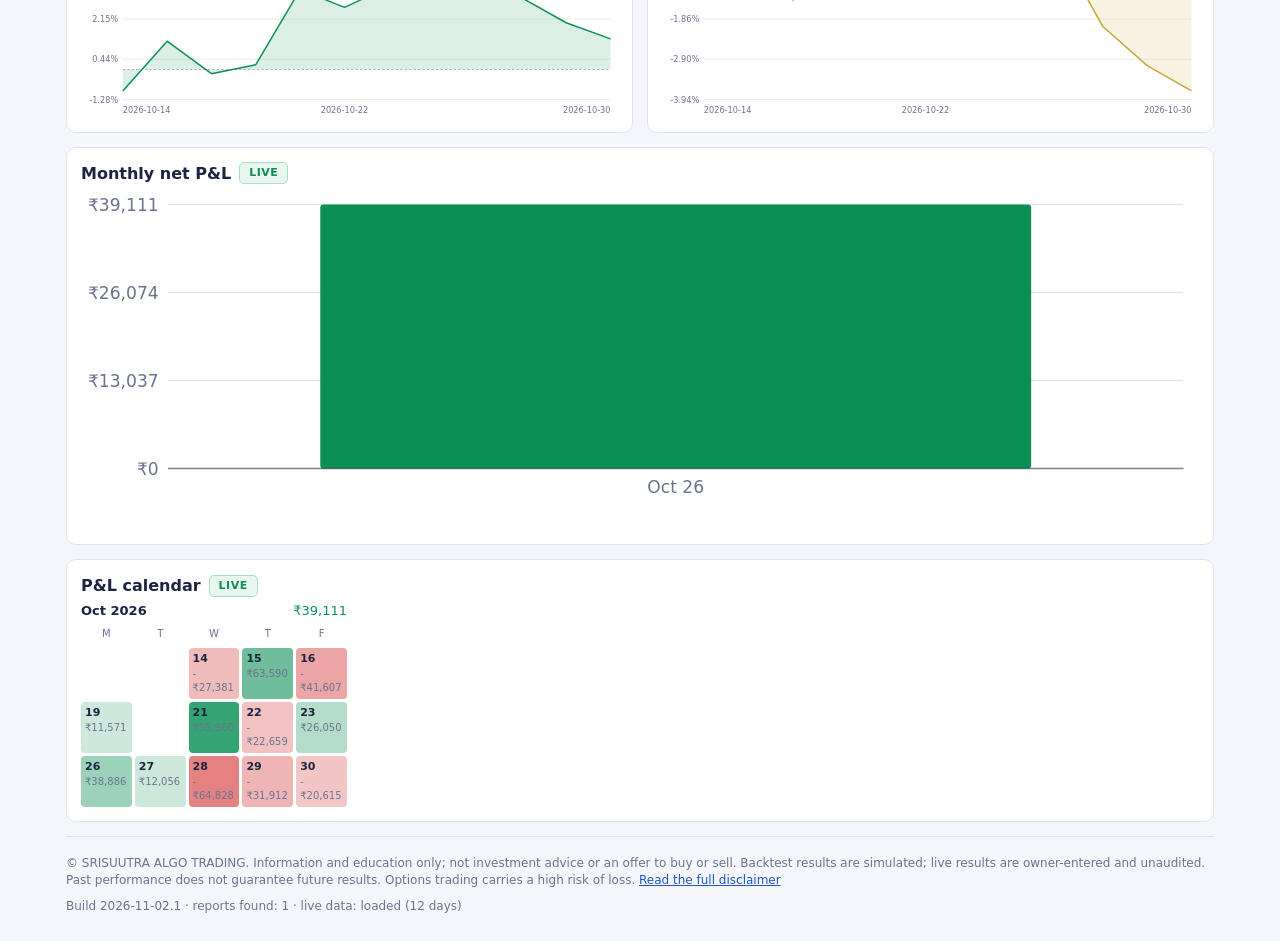
==== commit e66e63f0: "New backtest report (two strategies by name), remove Cost Lab tab, merge bullish+bearish in live vie" ====
--- a/index.html
+++ b/index.html
@@ -9,7 +9,7 @@
 <header class="top"><div class="wrap">
  <div class="brand"><img src="assets/emblem.png" alt="SRISUUTRA emblem"><div><h1>SRISUUTRA</h1><small>ALGO TRADING</small></div></div>
  <nav class="tabs" id="tabs">
-  <button data-t="live" class="on">Daily PnL Report</button><button data-t="strategy">Backtest Analysis</button><button data-t="trade">Trade Analytics</button><button data-t="cost">Cost Lab</button><button data-t="share">Strategies</button><button data-t="about">Method &amp; costs</button>
+  <button data-t="live" class="on">Daily PnL Report</button><button data-t="strategy">Backtest Analysis</button><button data-t="trade">Trade Analytics</button><button data-t="share">Strategies</button><button data-t="about">Method &amp; costs</button>
  </nav>
 </div></header>
 
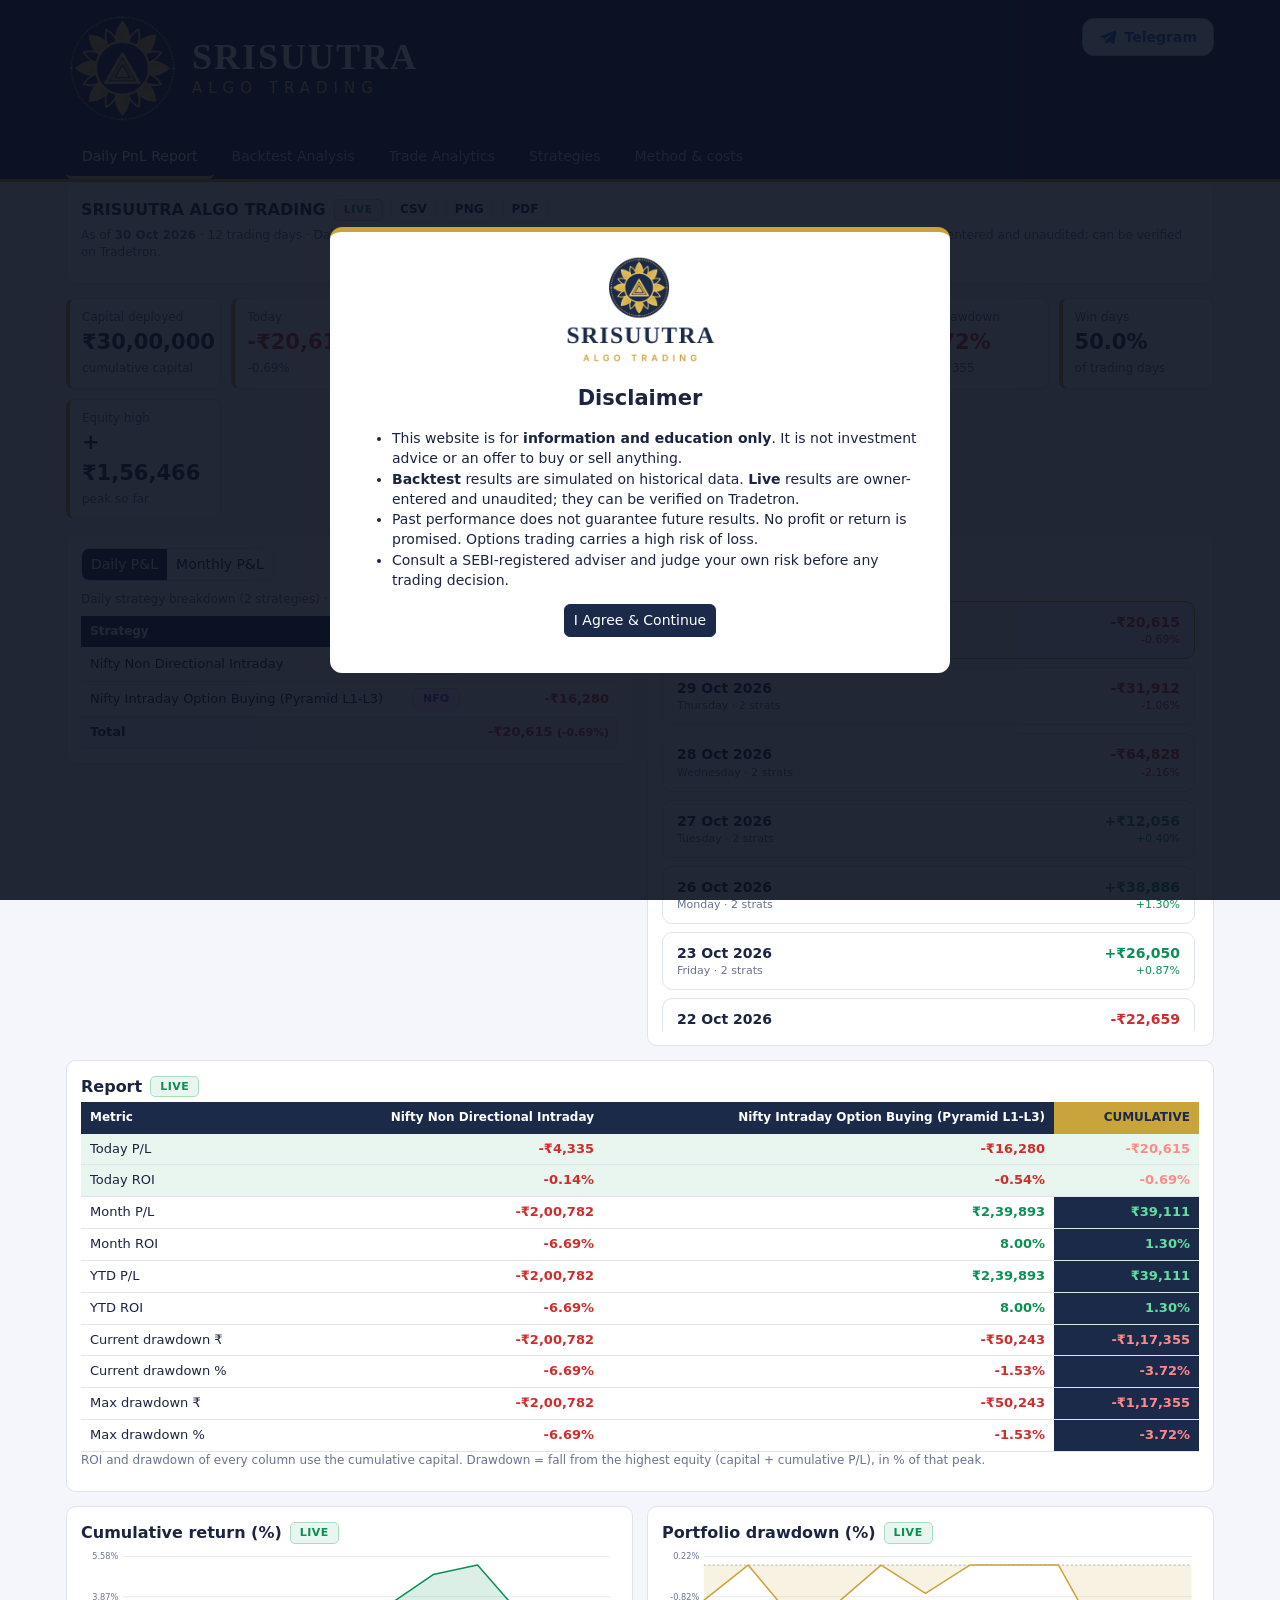
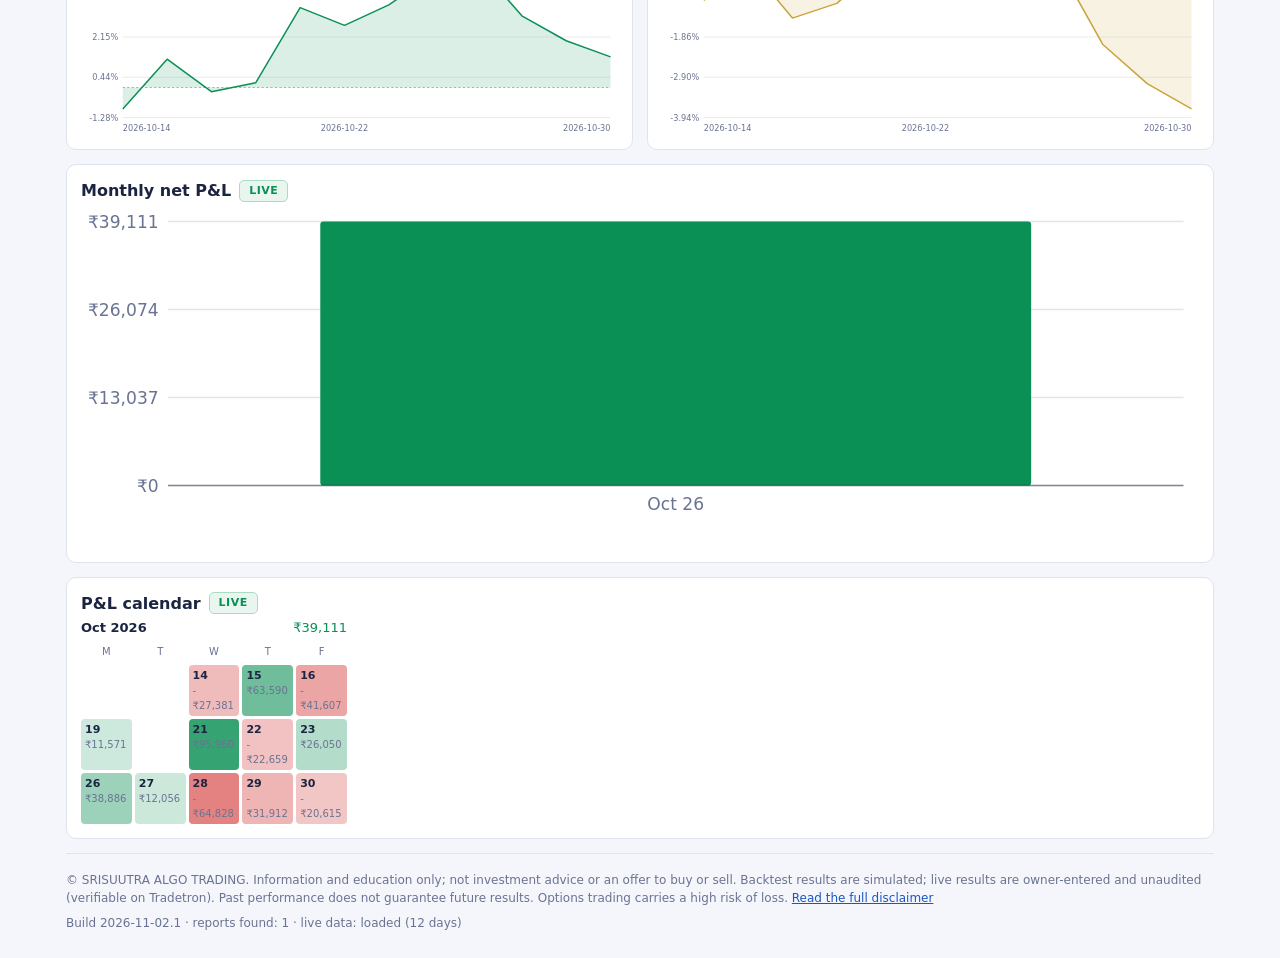
==== commit 22dca3f7: "Live results wording (verifiable on Tradetron); prominent quantity box in backtest Co-Authored-By: C" ====
--- a/index.html
+++ b/index.html
@@ -18,7 +18,7 @@
  <h2 id="gt" style="margin:0 0 8px;text-align:center">Disclaimer</h2>
  <ul>
   <li>This website is for <b>information and education only</b>. It is not investment advice or an offer to buy or sell anything.</li>
-  <li><b>Backtest</b> results are simulated on historical data. <b>Live</b> results are entered by the owner and are not audited.</li>
+  <li><b>Backtest</b> results are simulated on historical data. <b>Live</b> results are owner-entered and unaudited; they can be verified on Tradetron.</li>
   <li>Past performance does not guarantee future results. No profit or return is promised. Options trading carries a high risk of loss.</li>
   <li>Consult a SEBI-registered adviser and judge your own risk before any trading decision.</li>
  </ul>
--- a/css/site.css
+++ b/css/site.css
@@ -123,3 +123,8 @@
 .period .pv{font:700 34px Georgia,serif;margin:4px 0}.period .pv span{font:400 20px inherit;color:#c7cfe8;margin:0 6px}
 .period .ps{color:#c7cfe8;font-size:16px}
 @media(max-width:620px){.period .pv{font-size:22px}.period .pv span{font-size:15px}.period .ps{font-size:13px}}
+
+.qtybox{display:flex;flex-direction:column;gap:2px;align-items:center;text-align:center;background:#fff8e1;border:2px solid var(--gold2);border-radius:12px;padding:12px 16px;margin-bottom:14px;color:#3b2f00}
+.qtybox b{font-size:20px}.qtybox span{font-size:14px}
+@media(prefers-color-scheme:dark){.qtybox{background:#2d2606;color:#f5e6a8}}
+@media(max-width:620px){.qtybox b{font-size:16px}.qtybox span{font-size:12px}}
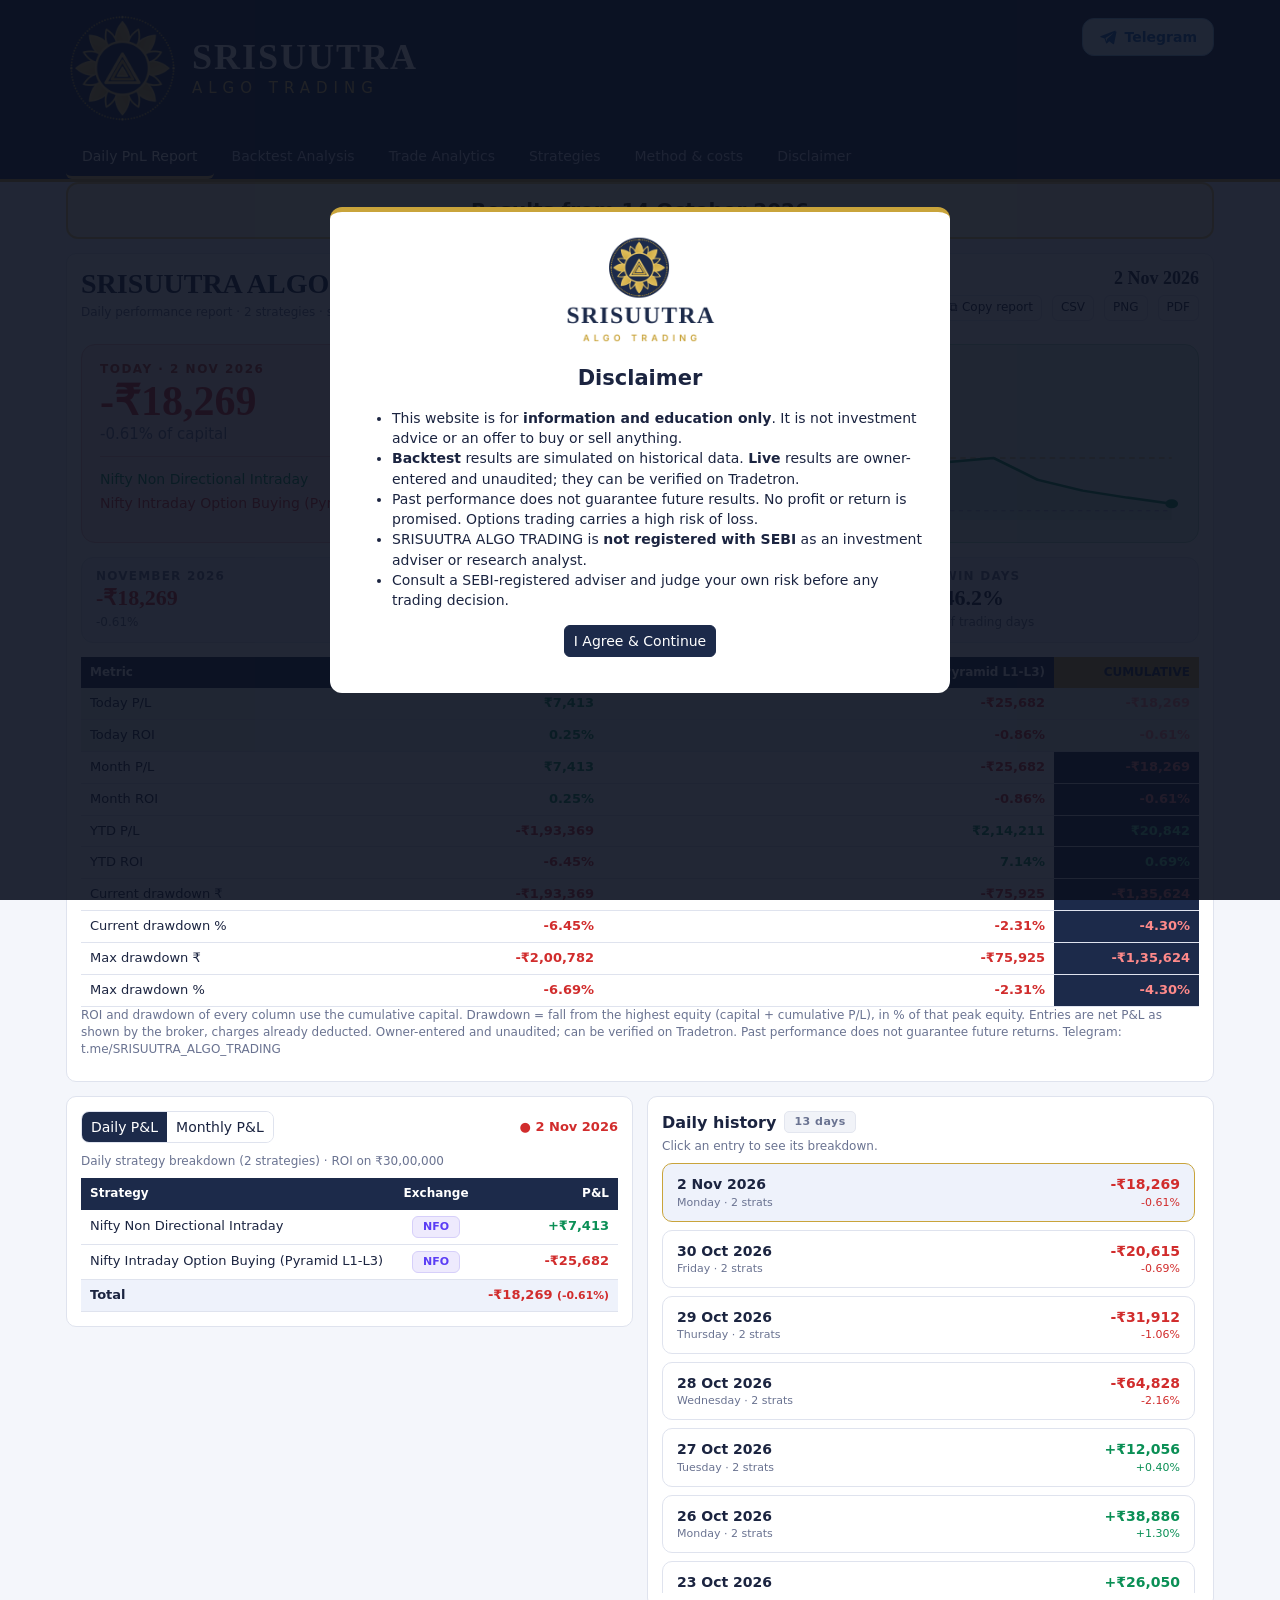
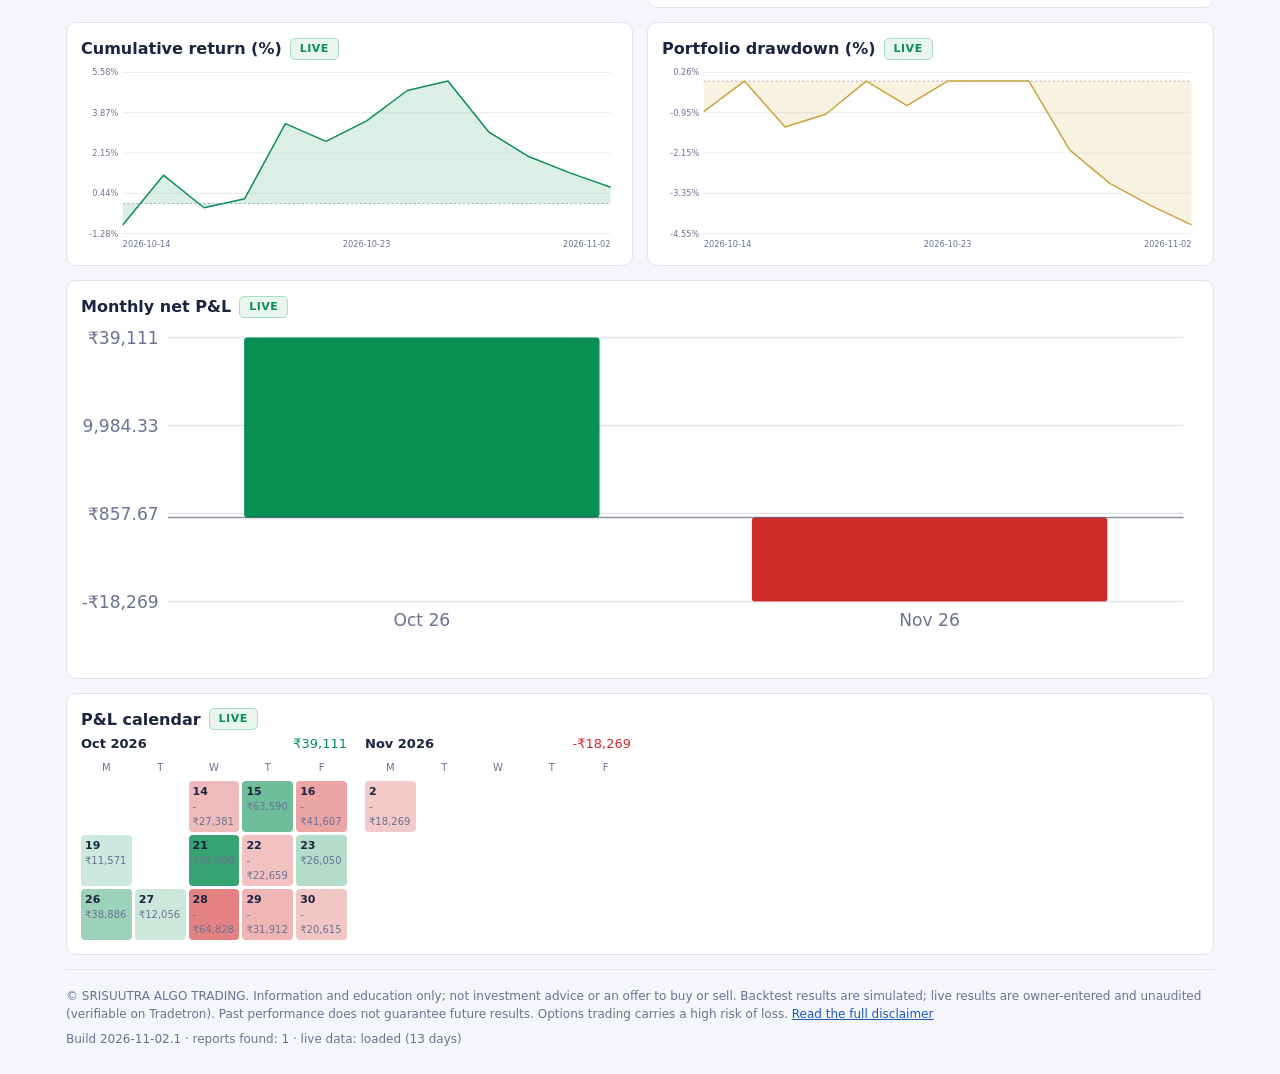
==== commit bfe92104: "Simplify results box; add Disclaimer tab (not SEBI registered) and gate line Co-Authored-By: Claude " ====
--- a/index.html
+++ b/index.html
@@ -9,7 +9,7 @@
 <header class="top"><div class="wrap">
  <div class="brand"><img src="assets/emblem.png" alt="SRISUUTRA emblem"><div><h1>SRISUUTRA</h1><small>ALGO TRADING</small></div></div>
  <nav class="tabs" id="tabs">
-  <button data-t="live" class="on">Daily PnL Report</button><button data-t="strategy">Backtest Analysis</button><button data-t="trade">Trade Analytics</button><button data-t="share">Strategies</button><button data-t="about">Method &amp; costs</button>
+  <button data-t="live" class="on">Daily PnL Report</button><button data-t="strategy">Backtest Analysis</button><button data-t="trade">Trade Analytics</button><button data-t="share">Strategies</button><button data-t="about">Method &amp; costs</button><button data-t="disc">Disclaimer</button>
  </nav>
 </div></header>
 
@@ -20,6 +20,7 @@
   <li>This website is for <b>information and education only</b>. It is not investment advice or an offer to buy or sell anything.</li>
   <li><b>Backtest</b> results are simulated on historical data. <b>Live</b> results are owner-entered and unaudited; they can be verified on Tradetron.</li>
   <li>Past performance does not guarantee future results. No profit or return is promised. Options trading carries a high risk of loss.</li>
+  <li>SRISUUTRA ALGO TRADING is <b>not registered with SEBI</b> as an investment adviser or research analyst.</li>
   <li>Consult a SEBI-registered adviser and judge your own risk before any trading decision.</li>
  </ul>
  <p class="row" style="justify-content:center"><button class="pri" id="agree">I Agree &amp; Continue</button></p>
@@ -30,6 +31,7 @@
  <section id="p_bt" hidden></section>
  <section id="p_share" hidden></section>
  <section id="p_about" hidden></section>
+ <section id="p_disc" hidden></section>
 </main>
 <div class="wrap"><footer id="foot"></footer></div>
 
--- a/css/site.css
+++ b/css/site.css
@@ -128,3 +128,34 @@
 .qtybox b{font-size:20px}.qtybox span{font-size:14px}
 @media(prefers-color-scheme:dark){.qtybox{background:#2d2606;color:#f5e6a8}}
 @media(max-width:620px){.qtybox b{font-size:16px}.qtybox span{font-size:12px}}
+
+.multbox{background:var(--card);border:2px solid var(--navy);border-radius:12px;padding:14px 18px;margin-bottom:14px}
+.multbox .mh{display:flex;justify-content:space-between;align-items:center;font-size:18px;margin-bottom:6px}
+.multbox .mk{background:var(--navy);color:#fff;border-radius:8px;padding:2px 14px;font:700 22px Georgia,serif}
+.multbox input[type=range]{width:100%;accent-color:var(--gold2);height:28px}
+.multbox .mt{display:flex;justify-content:space-between;font-size:11px;color:var(--mut);margin:-4px 2px 6px}
+.multbox .mi{font-size:14px;margin-bottom:8px}
+.multbox .mb{display:flex;gap:10px;align-items:center;flex-wrap:wrap;margin-bottom:6px}
+.multbox .mb input{width:110px;padding:6px 8px;border:1px solid var(--line);border-radius:6px;background:var(--card);color:inherit;font:inherit}
+.multbox .mnote{font-size:12.5px;color:var(--mut);margin:6px 0 0;border-left:3px solid var(--gold2);padding-left:10px}
+
+.multbox .mc{display:flex;align-items:center;gap:8px}.multbox .mc input{width:80px;padding:5px 8px;border:1px solid var(--line);border-radius:6px;background:var(--card);color:inherit;font:inherit}
+
+.lvtop{display:flex;justify-content:space-between;align-items:flex-start;gap:12px;flex-wrap:wrap;margin-bottom:14px}
+.lvh{font:700 28px Georgia,serif!important;color:var(--navy);margin:0}
+.lvdate{text-align:right}.lvd{font:700 18px Georgia,serif;margin-bottom:6px}
+.lvhero{display:grid;grid-template-columns:1fr 1.35fr;gap:14px;margin-bottom:14px}
+.lvbox{border:1px solid var(--line);border-radius:14px;padding:16px 18px}
+.lvbox.neg{background:#fdeaea;border-color:#f1b7b7}.lvbox.pos{background:#e6f5ec;border-color:#a9dcc0}.lvbox.flat{background:var(--card)}
+.lvl{font-size:12px;letter-spacing:1.5px;text-transform:uppercase;font-weight:700;color:var(--mut)}.lvbox.neg .lvl{color:#c0392b}.lvbox.pos .lvl{color:#0b8f57}
+.lvbig{font:700 42px/1.1 Georgia,serif}.lvp{color:var(--mut);font-size:15px;margin-bottom:6px}
+.lvsl{border-top:1px solid #f1b7b7;margin-top:10px;padding-top:8px}
+.lvsr{display:flex;justify-content:space-between;gap:10px;margin-top:4px;font-size:14px}.lvsr b{white-space:nowrap}.lvsr.pos{color:#0b8f57}.lvsr.neg{color:#d12f2f}
+.lvspark{width:100%;height:74px;display:block;margin-top:6px}
+.lvstats{display:grid;grid-template-columns:repeat(4,1fr);gap:12px;margin-bottom:14px}
+.lvst{border:1px solid var(--line);border-radius:12px;padding:10px 14px;background:var(--bg)}.lvst span{display:block;font-size:12px;letter-spacing:1.2px;text-transform:uppercase;color:var(--mut);font-weight:600}.lvst b{display:block;font:700 22px Georgia,serif}.lvst b.hi{color:#a37a00}.lvst em{font-style:normal;font-size:12px;color:var(--mut)}
+@media(max-width:820px){.lvhero{grid-template-columns:1fr}.lvstats{grid-template-columns:1fr 1fr}.lvbig{font-size:34px}.lvh{font-size:22px!important}}
+@media(prefers-color-scheme:dark){.lvbox.neg{background:#3a1c1f;border-color:#6b2e33}.lvbox.pos{background:#13301f;border-color:#2a6b45}.lvsl{border-color:#6b2e33}}
+
+.disc .lead{font-size:15px;border-left:4px solid var(--gold2);padding:8px 12px;background:var(--bg);border-radius:6px}.disc h3{margin:16px 0 4px;font-size:15px;color:var(--navy)}.disc p,.disc li{font-size:14px;line-height:1.55}.disc ul{margin:4px 0 0 18px;padding:0}
+@media(prefers-color-scheme:dark){.disc h3{color:var(--gold2)}}
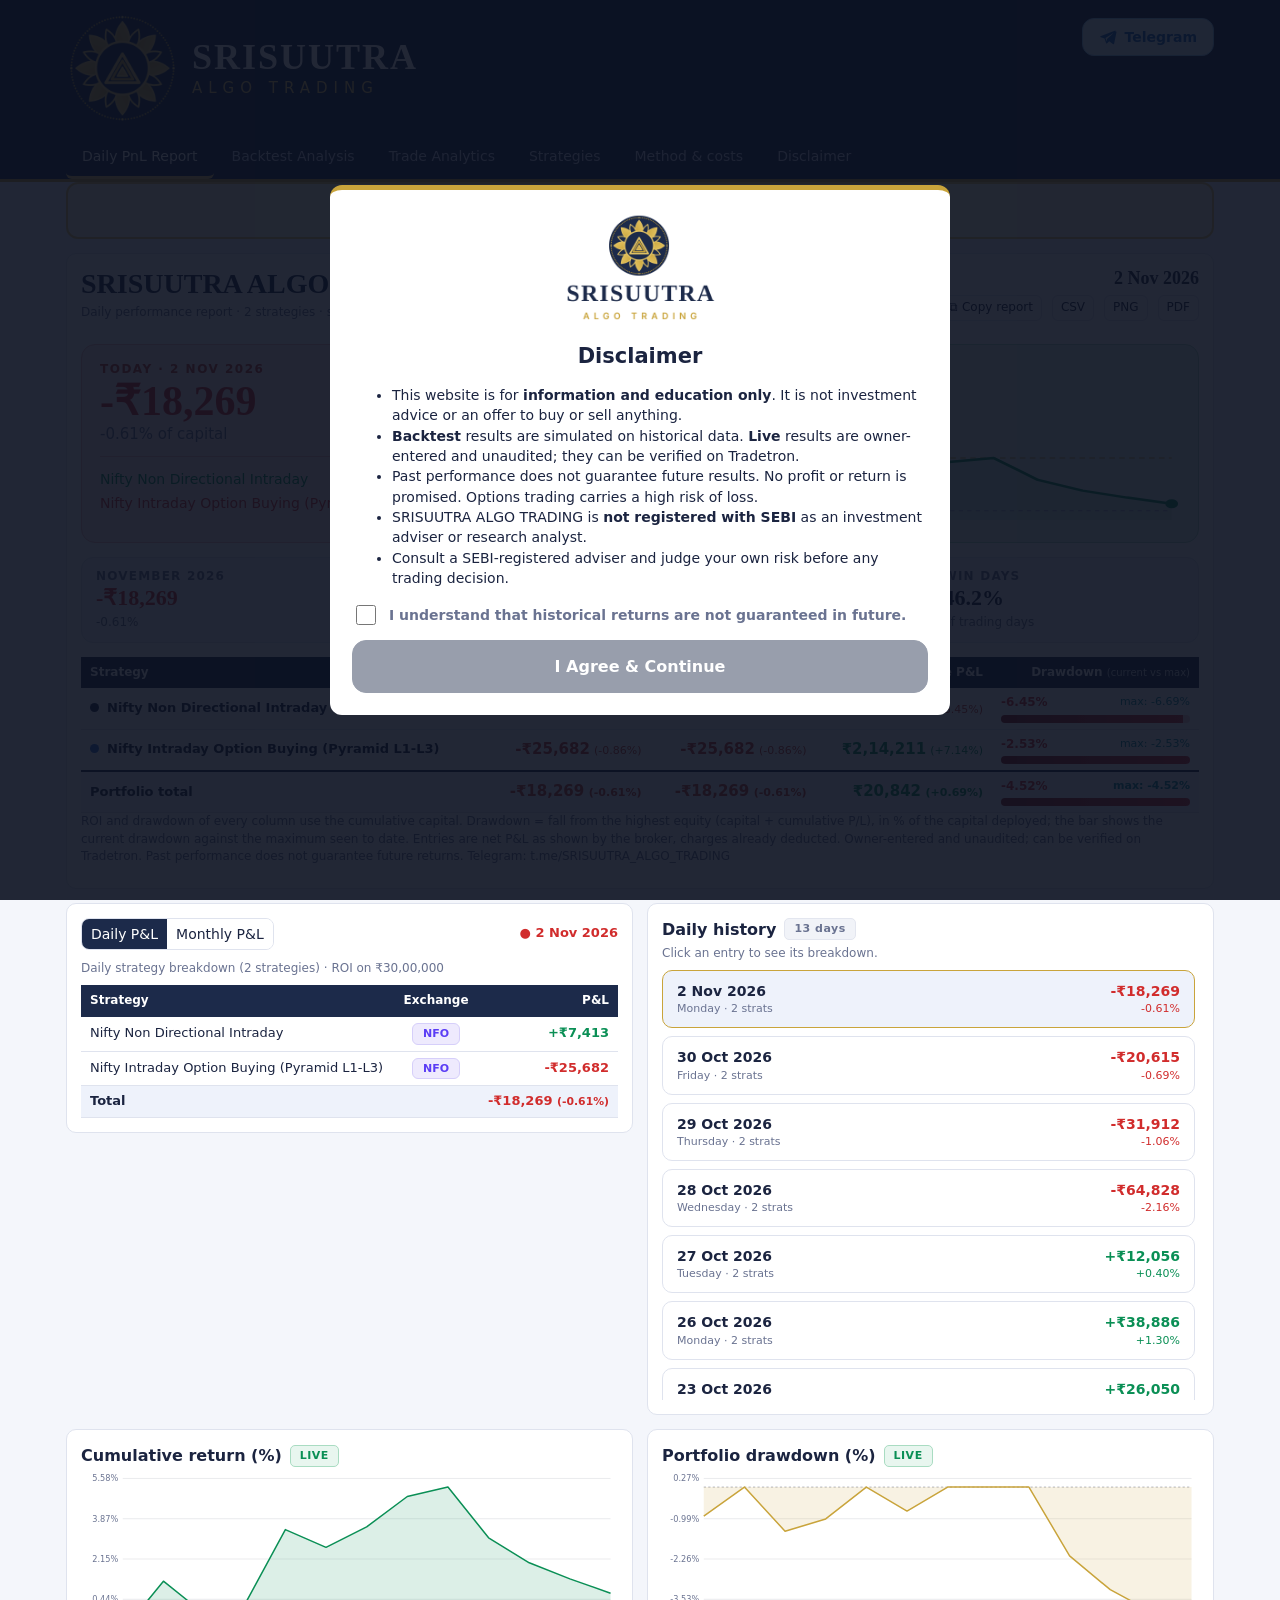
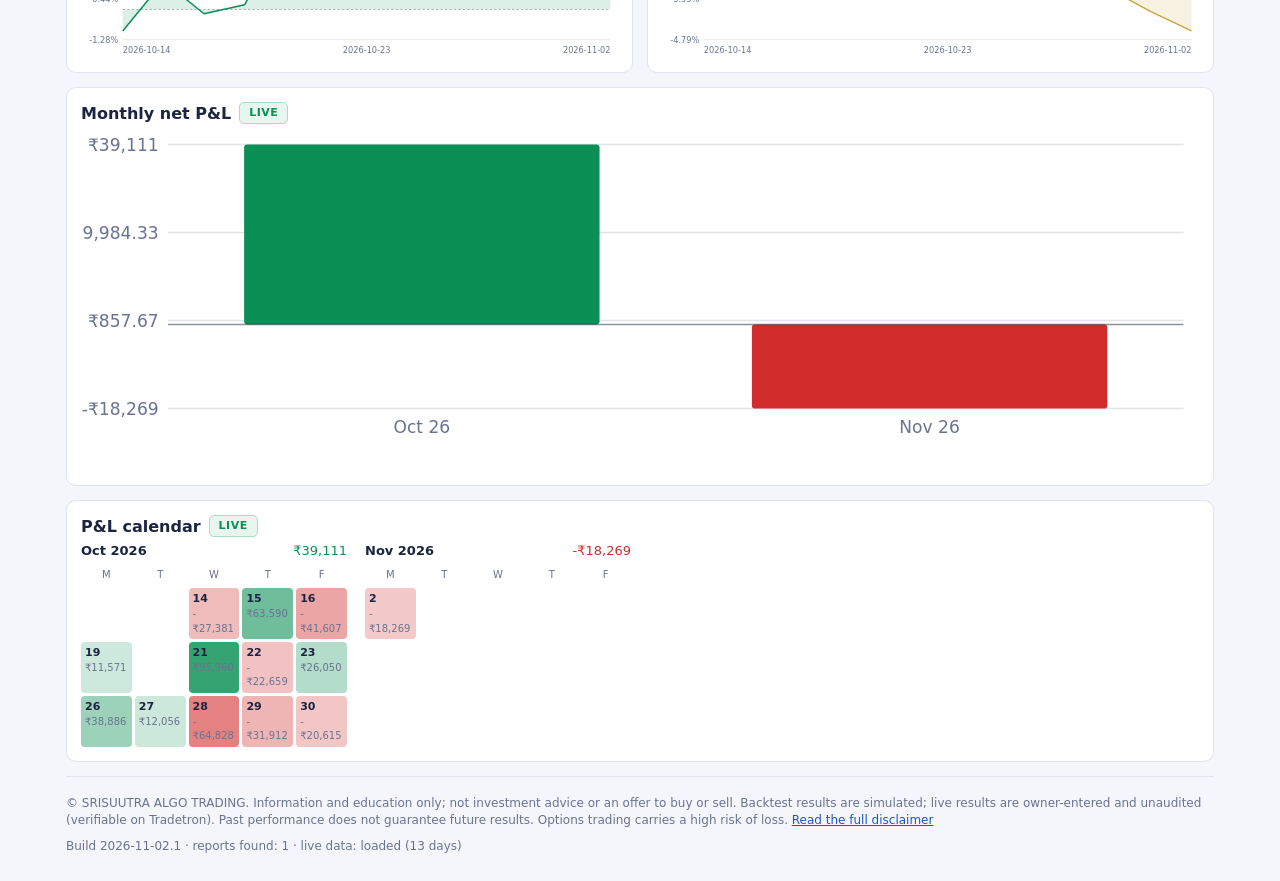
==== commit 0723a1e3: "Disclaimer acceptance checkbox; Daily PnL strategy table (today/month/all-time, drawdown current vs " ====
--- a/index.html
+++ b/index.html
@@ -23,7 +23,8 @@
   <li>SRISUUTRA ALGO TRADING is <b>not registered with SEBI</b> as an investment adviser or research analyst.</li>
   <li>Consult a SEBI-registered adviser and judge your own risk before any trading decision.</li>
  </ul>
- <p class="row" style="justify-content:center"><button class="pri" id="agree">I Agree &amp; Continue</button></p>
+ <label class="agreechk"><input type="checkbox" id="agreechk"><span>I understand that historical returns are not guaranteed in future.</span></label>
+ <p class="row" style="justify-content:center;margin:0"><button class="pri bigagree" id="agree" disabled>I Agree &amp; Continue</button></p>
 </div></div>
 
 <main class="wrap">
--- a/css/site.css
+++ b/css/site.css
@@ -159,3 +159,16 @@
 
 .disc .lead{font-size:15px;border-left:4px solid var(--gold2);padding:8px 12px;background:var(--bg);border-radius:6px}.disc h3{margin:16px 0 4px;font-size:15px;color:var(--navy)}.disc p,.disc li{font-size:14px;line-height:1.55}.disc ul{margin:4px 0 0 18px;padding:0}
 @media(prefers-color-scheme:dark){.disc h3{color:var(--gold2)}}
+
+.agreechk{display:flex;gap:10px;align-items:center;margin:14px 0 12px;font-weight:600;font-size:14px;cursor:pointer}
+.agreechk input{width:20px;height:20px;accent-color:#2e9d57;flex:none}
+.bigagree{width:100%;padding:14px;font-size:16px;font-weight:700;border-radius:14px;background:linear-gradient(90deg,#1c2a4a,#26386a);box-shadow:0 8px 20px rgba(28,42,74,.35)}
+.bigagree:disabled{opacity:.45;cursor:not-allowed;box-shadow:none}
+
+.lvtbl td,.lvtbl th{text-align:left;vertical-align:middle}.lvtbl th{font-size:12px}.lvtbl th small{font-weight:400;opacity:.8}
+.lvtbl .sn{font-weight:700;white-space:normal;min-width:190px}.lvtbl .dot{display:inline-block;width:9px;height:9px;border-radius:50%;margin-right:8px}
+.lvtbl .pv b{font-size:15px;font-variant-numeric:tabular-nums}.lvtbl .pv small{font-size:11px}.lvtbl .pv.pos{color:#0b8f57}.lvtbl .pv.neg{color:#c0392b}
+.lvtbl .ddc{min-width:170px}.lvtbl .ddt{display:flex;justify-content:space-between;font-size:12px;margin-bottom:3px}.lvtbl .ddt span{color:#0a8a9a;font-size:11px}
+.lvtbl .ddb{height:8px;border-radius:5px;background:#f8c9c9;overflow:hidden}.lvtbl .ddb i{display:block;height:100%;background:linear-gradient(90deg,#8b1a1a,#d12f2f)}
+.lvtbl tr.tot td{background:var(--bg);font-weight:700;border-top:2px solid var(--navy)}
+@media(prefers-color-scheme:dark){.lvtbl .ddb{background:#4a2326}}
